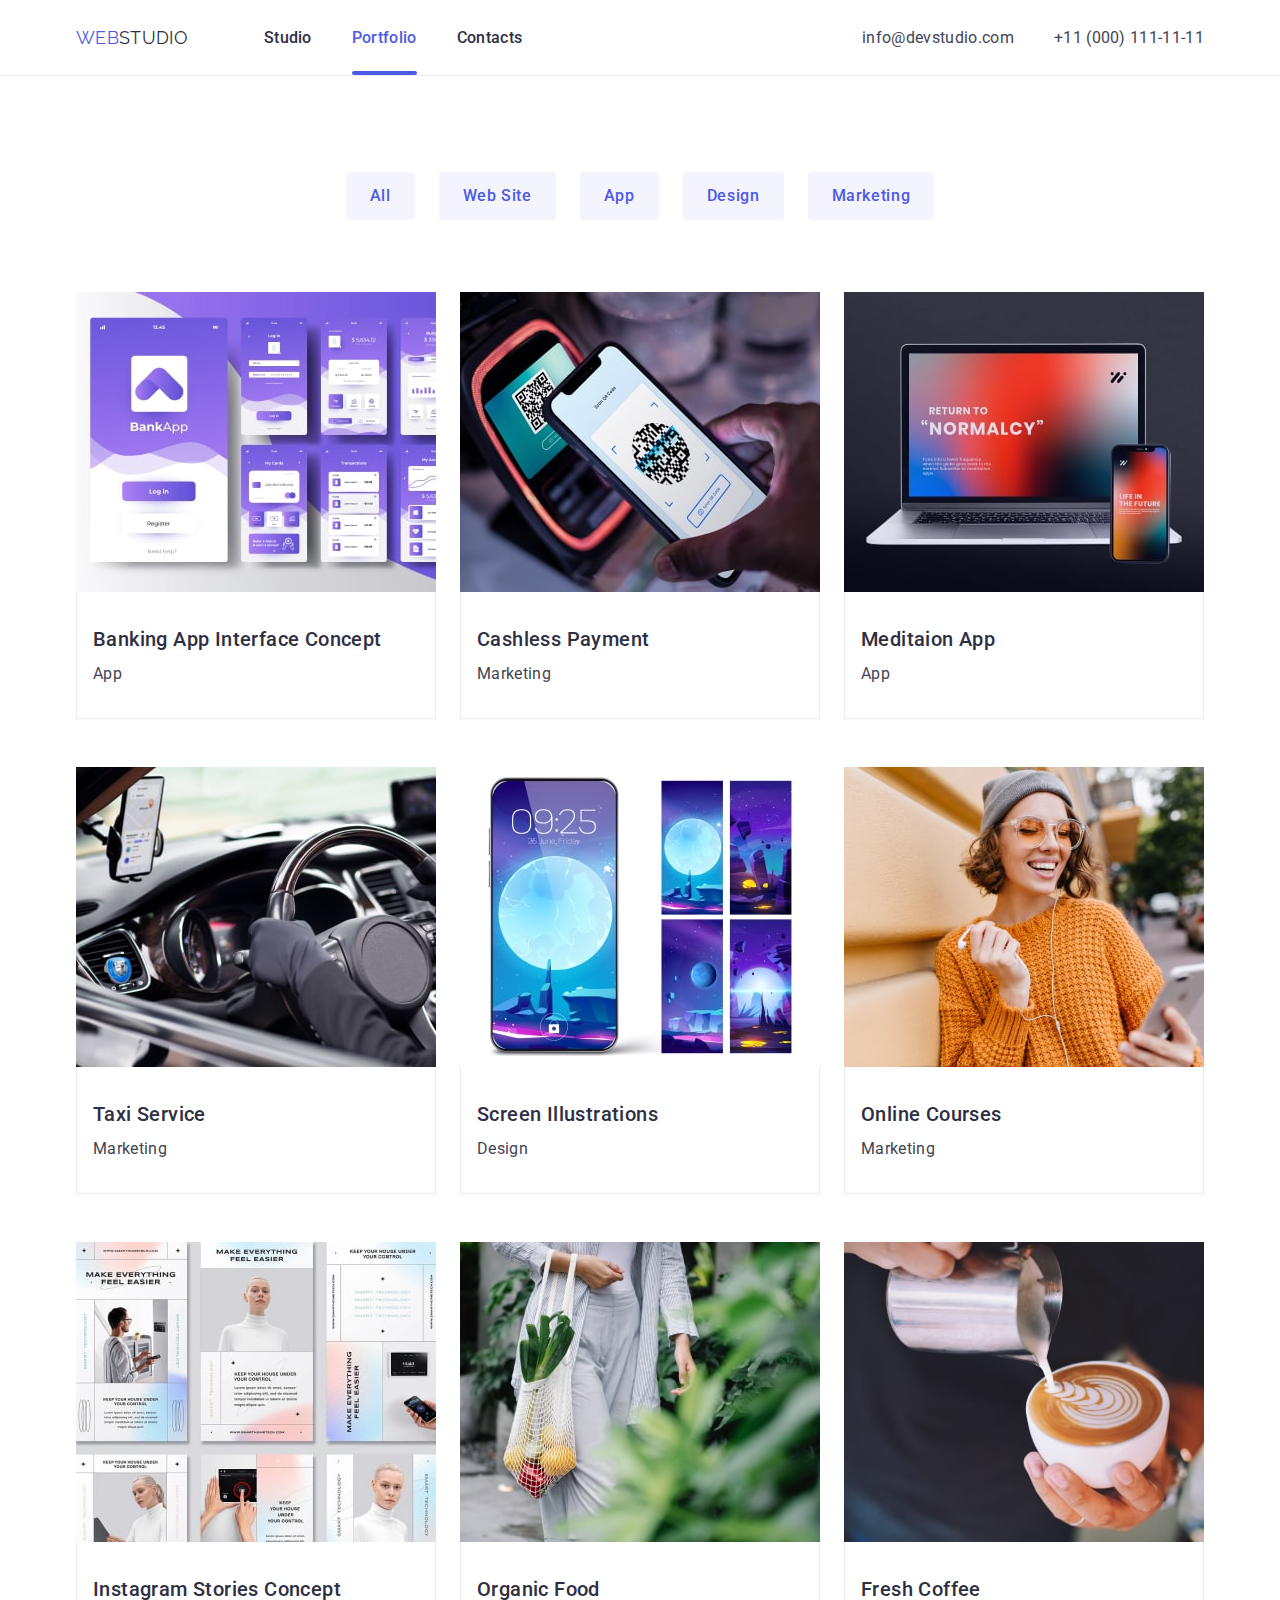
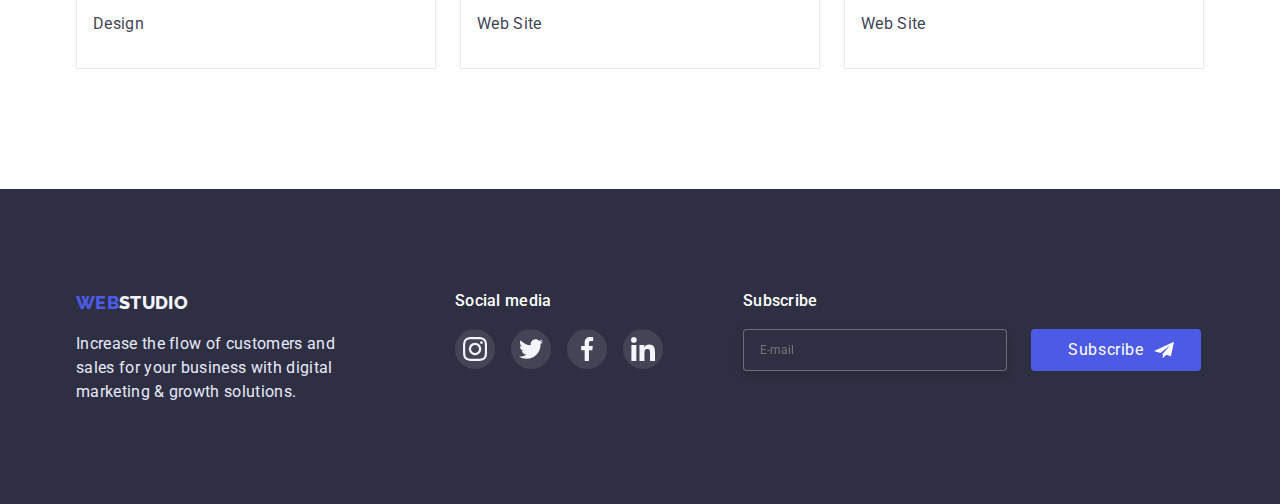
==== portfolio.html @ a6b386fc "Initial commit" ====
<!DOCTYPE html>
<html lang="en">
  <head>
    <meta charset="UTF-8" />
    <meta http-equiv="X-UA-Compatible" content="IE=edge" />
    <meta name="viewport" content="width=device-width, initial-scale=1.0" />
    <title>Portfolio</title>
    <link
      href="https://fonts.googleapis.com/css2?family=Raleway:wght@800&family=Roboto:wght@400;500;700&display=swap"
      rel="stylesheet"
    />
    <link
      rel="stylesheet"
      href="https://cdnjs.cloudflare.com/ajax/libs/modern-normalize/1.1.0/modern-normalize.min.css"
    />
    <link rel="stylesheet" href="./css/style.css" />
  </head>
  <body>
    <header class="page-header">
      <div class="container header-wrap">
        <nav class="header-nav">
          <a class="logo-link" href="./index.html"
            ><span class="header-web"
              >WEB<span class="header-studio">STUDIO</span></span
            >
          </a>
          <ul class="site-nav">
            <li class="item">
              <a class="link" href="./index.html">Studio</a>
            </li>
            <li class="item">
              <a class="link current" href="./portfolio.html">Portfolio</a>
            </li>
            <li class="item"><a class="link" href="">Contacts</a></li>
          </ul>
        </nav>
        <address class="contacts-nav">
          <ul class="contacts-info">
            <li class="item">
              <a class="link" href="mailto:info@devstudio.com"
                >info@devstudio.com</a
              >
            </li>

            <li class="item">
              <a class="link" href="tel:+110001111111">+11 (000) 111-11-11</a>
            </li>
          </ul>
        </address>
      </div>
    </header>

    <main>
      <section class="portfolio">
        <div class="container">
          <ul class="buttons">
            <li class="buttons-item">
              <button class="buttons-list" type="button">All</button>
            </li>
            <li class="buttons-item">
              <button class="buttons-list" type="button">Web Site</button>
            </li>
            <li class="buttons-item">
              <button class="buttons-list" type="button">App</button>
            </li>
            <li class="buttons-item">
              <button class="buttons-list" type="button">Design</button>
            </li>
            <li class="buttons-item">
              <button class="buttons-list" type="button">Marketing</button>
            </li>
          </ul>

          <h1 class="visually-hidden">portfolio</h1>
          <h2 class="visually-hidden">portfolio works</h2>
          <ul class="potfolio-list">
            <li class="portfolio-item">
              <a class="portfolio-link" href="">
                <div class="overlay">
                  <img
                    src="./images/bankapp.jpg"
                    alt="app"
                    width="360"
                    height="300"
                  />

                  <p class="overlay-text">
                    14 Stylish and User-Friendly App Design Concepts · Task
                    Manager App · Calorie Tracker App · Exotic Fruit Ecommerce
                    App · Cloud Storage App
                  </p>
                </div>
                <div class="portfolio-card">
                  <h3 class="portfolio-title">Banking App Interface Concept</h3>
                  <p class="portfolio-text">App</p>
                </div>
              </a>
            </li>
            <li class="portfolio-item">
              <a class="portfolio-link" href="">
                <div class="overlay">
                  <img
                    src="./images/payment.jpg"
                    alt="cashless"
                    width="360"
                    height="300"
                  />

                  <p class="overlay-text">
                    14 Stylish and User-Friendly App Design Concepts · Task
                    Manager App · Calorie Tracker App · Exotic Fruit Ecommerce
                    App · Cloud Storage App
                  </p>
                </div>
                <div class="portfolio-card">
                  <h3 class="portfolio-title">Cashless Payment</h3>
                  <p class="portfolio-text">Marketing</p>
                </div>
              </a>
            </li>
            <li class="portfolio-item">
              <a class="portfolio-link" href="">
                <div class="overlay">
                  <img
                    src="./images/meditaion.jpg"
                    alt="computer"
                    width="360"
                    height="300"
                  />

                  <p class="overlay-text">
                    14 Stylish and User-Friendly App Design Concepts · Task
                    Manager App · Calorie Tracker App · Exotic Fruit Ecommerce
                    App · Cloud Storage App
                  </p>
                </div>
                <div class="portfolio-card">
                  <h3 class="portfolio-title">Meditaion App</h3>
                  <p class="portfolio-text">App</p>
                </div>
              </a>
            </li>
            <li class="portfolio-item">
              <a class="portfolio-link" href="">
                <div class="overlay">
                  <img
                    src="./images/taxiservice.jpg"
                    alt="taxi"
                    width="360"
                    height="300"
                  />

                  <p class="overlay-text">
                    14 Stylish and User-Friendly App Design Concepts · Task
                    Manager App · Calorie Tracker App · Exotic Fruit Ecommerce
                    App · Cloud Storage App
                  </p>
                </div>
                <div class="portfolio-card">
                  <h3 class="portfolio-title">Taxi Service</h3>
                  <p class="portfolio-text">Marketing</p>
                </div>
              </a>
            </li>
            <li class="portfolio-item">
              <a class="portfolio-link" href="">
                <div class="overlay">
                  <img
                    src="./images/screen-ilustration.jpg"
                    alt="screen"
                    width="360"
                    height="300"
                  />

                  <p class="overlay-text">
                    14 Stylish and User-Friendly App Design Concepts · Task
                    Manager App · Calorie Tracker App · Exotic Fruit Ecommerce
                    App · Cloud Storage App
                  </p>
                </div>
                <div class="portfolio-card">
                  <h3 class="portfolio-title">Screen Illustrations</h3>
                  <p class="portfolio-text">Design</p>
                </div>
              </a>
            </li>
            <li class="portfolio-item">
              <a class="portfolio-link" href="">
                <div class="overlay">
                  <img
                    src="./images/online-courses.jpg"
                    alt="girl"
                    width="360"
                    height="300"
                  />

                  <p class="overlay-text">
                    14 Stylish and User-Friendly App Design Concepts · Task
                    Manager App · Calorie Tracker App · Exotic Fruit Ecommerce
                    App · Cloud Storage App
                  </p>
                </div>
                <div class="portfolio-card">
                  <h3 class="portfolio-title">Online Courses</h3>
                  <p class="portfolio-text">Marketing</p>
                </div>
              </a>
            </li>
            <li class="portfolio-item">
              <a class="portfolio-link" href="">
                <div class="overlay">
                  <img
                    src="./images/inst-stories.jpg"
                    alt="stories"
                    width="360"
                    height="300"
                  />

                  <p class="overlay-text">
                    14 Stylish and User-Friendly App Design Concepts · Task
                    Manager App · Calorie Tracker App · Exotic Fruit Ecommerce
                    App · Cloud Storage App
                  </p>
                </div>
                <div class="portfolio-card">
                  <h3 class="portfolio-title">Instagram Stories Concept</h3>
                  <p class="portfolio-text">Design</p>
                </div>
              </a>
            </li>
            <li class="portfolio-item">
              <a class="portfolio-link" href="">
                <div class="overlay">
                  <img
                    src="./images/organic-food.jpg"
                    alt="fruit"
                    width="360"
                    height="300"
                  />

                  <p class="overlay-text">
                    14 Stylish and User-Friendly App Design Concepts · Task
                    Manager App · Calorie Tracker App · Exotic Fruit Ecommerce
                    App · Cloud Storage App
                  </p>
                </div>
                <div class="portfolio-card">
                  <h3 class="portfolio-title">Organic Food</h3>
                  <p class="portfolio-text">Web Site</p>
                </div>
              </a>
            </li>
            <li class="portfolio-item">
              <a class="portfolio-link" href="">
                <div class="overlay">
                  <img
                    src="./images/fresh-coffee.jpg"
                    alt="cofee"
                    width="360"
                    height="300"
                  />

                  <p class="overlay-text">
                    14 Stylish and User-Friendly App Design Concepts · Task
                    Manager App · Calorie Tracker App · Exotic Fruit Ecommerce
                    App · Cloud Storage App
                  </p>
                </div>
                <div class="portfolio-card">
                  <h3 class="portfolio-title">Fresh Coffee</h3>
                  <p class="portfolio-text">Web Site</p>
                </div>
              </a>
            </li>
          </ul>
        </div>
      </section>
    </main>

    <footer class="page-footer">
      <div class="container footer-address">
        <div class="logo-text">
          <a class="link" href="./index.html"
            ><span class="footer-web"
              >WEB<span class="footer-studio">STUDIO</span></span
            >
          </a>
          <p class="footer-text">
            Increase the flow of customers and <br />
            sales for your business with digital <br />
            marketing & growth solutions.
          </p>
        </div>
        <div class="footer-soc">
          <p class="footer-soc-text">Social media</p>
          <ul class="footer-soc-list">
            <li class="footer-soc-item">
              <a class="footer-soc-link" href="">
                <svg width="24" height="24">
                  <use href="./images/sprite.svg#icon-instagram-2"></use>
                </svg>
              </a>
            </li>
            <li class="footer-soc-item">
              <a class="footer-soc-link" href="">
                <svg width="24" height="24">
                  <use href="./images/sprite.svg#icon-twitter-1"></use>
                </svg>
              </a>
            </li>
            <li class="footer-soc-item">
              <a class="footer-soc-link" href="">
                <svg width="24" height="24">
                  <use href="./images/sprite.svg#icon-facebook-1"></use>
                </svg>
              </a>
            </li>
            <li class="footer-soc-item">
              <a class="footer-soc-link" href="">
                <svg width="24" height="24">
                  <use href="./images/sprite.svg#icon-linkedin-1"></use>
                </svg>
              </a>
            </li>
          </ul>
        </div>
        <div class="subscribe-box">
          <p class="footer-soc-text">Subscribe</p>
          <form class="subscribe-form">
            <label class="subscribe-label">
              <input
                class="subscribe-input"
                type="email"
                name="email"
                placeholder="E-mail"
              />
            </label>
            <button class="subscribe-button" type="submit">Subscribe</button>
          </form>
        </div>
      </div>
    </footer>
  </body>
</html>
---- css/style.css ----
.visually-hidden {
    position: absolute;
    width: 1px;
    height: 1px;
    margin: -1px;
    border: 0;
    padding: 0;

    white-space: nowrap;
    clip-path: inset(100%);
    clip: rect(0 0 0 0);
    overflow: hidden;
}

:root {
   --background-color:#FFFFFF;
   --basic-color: #2E2F42;
   --secondary-color: #434455;
   --color-iris: #4D5AE5;
   --color-cloud: #F4F4FD;
   --font-basic: 'Roboto', sans-serif;
   --font-secondary: 'Raleway', sans-serif;
   --background-icon: rgba(64, 75, 191, 1);
   --timing-function: cubic-bezier(0.4, 0, 0.2, 1);
   --overlay-color: rgba(77, 90, 229, 1)

   
}

body {
    background-color: var(--background-color);
    color: var(--basic-color);
    font-family: var(--font-basic);
    font-size: 16px;
    letter-spacing: 0.02em;
    
}
a {
    text-decoration: none;
}
ul,ol  {
    list-style: none;
    margin-top: 0;
    margin-bottom: 0;
    padding-left: 0;
}
h1,h2,h3,h4,p {
    margin-top: 0;
    margin-bottom: 0;
}
button{
    cursor: pointer;
    font-family: inherit;
}
img {
    display: block;
    
}
.container {
    margin-bottom: 0;
    margin-top: 0;
    margin-right: auto;
    margin-left: auto;
    width: 1158px;
    padding-left: 15px;
    padding-right: 15px;
   
}

 /* ------------------------site header -----------------*/
 
/* .page-header {
    position: fixed;
    width: 100%;
    background-color: #ffffff;
    
} */
.page-header {
    height: 76px;
}



  
  .header-wrap {
    display: flex;
    align-items: center;
  }
.header-nav {
    display: flex;
    align-items: center;
}
     
   
 .logo-link {
    
    font-family: var(--font-secondary);
    font-size: 18px;
    line-height: 1.5;
    padding: 24px 0;
 }
 .header-web {
    color: var(--color-iris);
 }
 .header-studio {
    color: var(--basic-color)

 }
 /* ------------------main-nav---------------- */
 

 .site-nav {
    display: flex;
    margin-left: 76px;
    
 }
 
 .site-nav .link.current {
    
    color: var(--color-iris);
    
}
.site-nav .link.current::after{
   
    position: absolute;
    left: 0;
    bottom: 0;
        
    content: '';
    display: block;
    width: 100%;
    height: 4px;
    background-color: var(--color-iris);
    border-radius: 2px;
    transition: 250ms var(--timing-function); 

}

.site-nav .item + .item {
    margin-left: 40px;
}


 .site-nav .link {
    position: relative;
    
    padding-top: 24px;
    padding-bottom: 28px;

    color: #2E2F42; 
    line-height: 1.5;
    font-size: 16px;
    font-weight: 500;

    transition-timing-function: var(--timing-function);
    transition-duration: 250ms;
    transition-property: color;
    
 }
.site-nav .link:hover,
.site-nav .link:focus,
.site-nav .link:active {

    color: var(--color-iris);

  }



   .site-nav .link:hover::after {
    
    transform: scaleX(0.8);

   }
  

 .contacts-info {
    display: flex;
 }
 .contacts-nav {
    margin-left: auto;
 }
 .contacts-info .item + .item {
    margin-left: 40px;
 }
 
 .contacts-info .link {
    font-style: normal;
    font-weight: 400;
    font-size: 16px;
    line-height: 1.5;
    color: var(--secondary-color);

    padding: 24px 0;

    transition-timing-function: var(--timing-function);
    transition-duration: 250ms;
    transition-property: color;
 }
  .contacts-info .link:hover,
  .contacts-info .link:focus {
      color: #4D5AE5;
  }



 /* -------------section hero-------------- */
 .hero {
    background-color: var(--basic-color);
    padding: 188px 0 188px 0;
    height: 600px;
    max-width: 1440px;
    margin-left: auto;
    margin-right: auto;
    background-image: linear-gradient(rgba(46, 47, 66, 0.7),rgba(46, 47, 66, 0.7)),
    url(../images/people-office.jpg);
    background-size: cover;
    background-position: center;
    background-repeat: no-repeat;

 }



 .hero-title {
    color: var(--background-color);

    font-weight: 700;
    font-size: 56px;
    line-height: calc(60 / 56);
    text-align: center;
    letter-spacing: 0.02em;
    width: 500px;

    margin: 0 auto 48px;
    
    
 }

 .hero-button {
    background-color: var(--color-iris);
    border: none;
    color: #ffffff;

    font-weight: 500;
    font-size: 16px;
    line-height: 1.5;
    letter-spacing: 0.04em;

    
    display: block;
    margin: 0 auto;
    border-radius: 4px;
    padding: 16px 32px;

    transition-timing-function: var(--timing-function);
    transition-duration: 250ms;
    transition-property: background-color;
 }
 .hero-button:hover,
 .hero-button:focus {
    background-color: #404BBF;
 }
 /* ------------feauters section -----------*/


 /* ----------------svg img--------------- */
 .icon-list {
    display: flex;
    justify-content: center;
    gap: 24px;
    margin-bottom: 8px;
 }


 .feauters-icon {
    display: block;
    width: 64px;
    height: 64px;
    display: block;
 }
.feauters-box {
    width: 264px;
    height: 112px;
    background: #F4F4FD;
    border-radius: 4px;
    display: flex;
    align-items: center;
    justify-content: center;
    margin-bottom: 8px;

}

 .feauters-list {
    display: flex;
    justify-content: space-between;
    gap: 24px;
 }
 .feauters-item {
    width: 264px;
 }
 .feauters-title {
    color: var(--basic-color);
    font-weight: 500;
    font-size: 20px;
    line-height: 1.5;
    letter-spacing: 0.02em;

    margin-bottom: 10px;
    

 }
 .feauters-text {
    color:var(--secondary-color);
    font-weight: 400;
    font-size: 16px;
    line-height: calc(24 / 16);
    letter-spacing: 0.02em;

 }
 .feauters {
    padding: 120px 0;
 }

 /* --------------active --------------------*/
.active-title {
    color: var(--basic-color);
    font-weight: 700;
     font-size: 36px;
    line-height: 1.5;
    letter-spacing: 0.02em;
    text-align: center;
    text-transform: capitalize;
    margin-bottom: 72px;
}
.active-list {
display: flex;
gap: 24px;
}
.active {
    padding-bottom: 120px;

    
}

/*------------------- our team -----------------------*/
.team {
    background-color: var(--color-cloud);
    padding-top: 120px;
    padding-bottom: 120px;
}

.team-title {
    color: var(--basic-color);

    font-weight: 700;
    font-size: 36px;
    line-height: 1.5;
    letter-spacing: 0.02em;
    text-align: center;

    margin-bottom: 72px;
}
.team-heading {
    color: var(--basic-color);

    font-weight: 500;
    font-size: 20px;
    line-height: 1.5;
    letter-spacing: 0.02em;
    
    margin-bottom: 8px;
        
    }
.team-text {
    color: var(--secondary-color);
    line-height: 1.5;
    margin-bottom: 8px;
    
    

}
.team-item:not(:last-child) {
    margin-right: 24px;
}

.team-card {
    background-color: var(--background-color);
    box-shadow: 0px 1px 6px rgba(46, 47, 66, 0.08), 0px 1px 1px rgba(46, 47, 66, 0.16), 0px 2px 1px rgba(46, 47, 66, 0.08);
    text-align: center;
    width: 264px;
    padding: 32px 0;
    border-radius: 0px 0px 4px 4px;
}

.team-list {
    display: flex;
}
.soc-list {
    display: flex;
    justify-content: center;
    gap: 24px;
}

.soc-item {
    width: 40px;
    height: 40px;
}

.soc-link {
    width: 100%;
    height: 100%;
    border-radius: 50%;
    display: flex;
    justify-content: center;
    align-items: center;
    background-color: var(--color-iris);

    transition-timing-function: var(--timing-function);
    transition-duration: 250ms;
    transition-property: background-color;
}
.soc-link:hover,
.soc-link:focus {
    background-color: #404BBF;
}

/* ---------------CUSTOMERS -----------------*/
.customers {
    padding-top: 125px;
    padding-bottom: 125px;
}
.customers-title {
    color: var(--basic-color);
    
    font-weight: 700;
    font-size: 36px;
    line-height: 1.5;
    letter-spacing: 0.02em;
    text-align: center;

    margin-bottom: 72px;
}

.customers-list {
    display: flex;
    justify-content: center;
    gap: 24px;

}

.customers-item {
   width: 168px;
   height: 88px;
   
}

.customers-link {
    display: inline-block;

    width: 100%;
    height: 100%;
    color: #8E8F99;
    border: 1px solid currentColor;
    border-radius: 4px;

    display: flex;
    justify-content: center;
    align-items: center;

    transition-timing-function: var(--timing-function);
    transition-duration: 250ms;
    transition-property: color;
}
.customers-link:is(:hover, :focus) {
    color: #404BBF;
}


.customers-icon {
    fill: currentColor;
}

/* -----------PORTFOLIO-------------- */

.page-header {
    border-bottom: 1px solid #E7E9FC;
}

.portfolio {
    padding-top: 96px;
    padding-bottom: 120px;
}
.buttons {
    display: flex;
    justify-content: center;
    margin-bottom: 72px;
    
    
}
.buttons-item:not(:last-child) {
    margin-right: 24px;
}

.buttons-list {
    background-color: var(--color-cloud);
    color: var(--color-iris);

    font-weight: 500;
    font-size: 16px;
    line-height: 1.5;
    letter-spacing: 0.04em;
    font-family: var(--font-basic);
    border-radius: 4px;
    border: none;

    padding: 12px 24px;

    transition-timing-function: var(--timing-function);
    transition-duration: 250ms;
    transition-property: box-shadow, background-color, color;
    
    
    
}
.buttons-list:hover,
.buttons-list:focus {
    background-color: #404BBF;
    color: #FFFFFF;
    box-shadow: 2px 2px 5px 2px rgba(0, 0, 0, 0.145);
}

.potfolio-list {
    display: flex;
    flex-wrap: wrap;
    
}


.portfolio-item {
    
    width: 360px;
    margin-right: 24px;
    margin-bottom: 48px;
}



.portfolio-link {
    position: relative;
    display: block;
    transition-timing-function: var(--timing-function);
    transition-duration: 250ms;
    transition-property: box-shadow;
}
.portfolio-link:is(:hover, :focus) {
    box-shadow: 0px 10px 10px rgba(46, 47, 66, 0.08), 0px 1px 1px rgba(46, 47, 66, 0.16), 0px 2px 1px rgba(46, 47, 66, 0.08);
    
}

.overlay {
    position: relative;
    overflow: hidden;
}

.overlay-text {
    position: absolute;
    top: 0;
    left: 0;

    font-weight: 400;
    font-size: 16px;
    line-height: 1.5;
    letter-spacing: 0.02em;
    color: rgba(244, 244, 253, 1);
    background-color: rgba(77, 90, 229, 0.9);
    height: 100%;

    transform: translateY(100%);
    transition-timing-function: var(--timing-function);
    transition-duration: 250ms;
    transition-property: transform;

    padding: 40px 32px 164px;
}
.portfolio-link:is(:hover,:focus) .overlay-text {
    transform: translateY(0);
}



.portfolio-item:nth-child(3n) {
    margin-right: 0;
}
.portfolio-item:nth-last-child(-n + 3) {
    margin-bottom: 0;
}

.portfolio-title {
color: var(--basic-color);
font-weight: 500;
font-size: 20px;
line-height: 1.5;
letter-spacing: 0.02em;

}

.portfolio-text {
 
    line-height: 1.5;
    color: var(--secondary-color);
    margin-top: 8px;
   
}
.portfolio-card {
    border: 1px solid #E7E9FC;
    padding: 32px 16px;
    border-top: 0;
}


/* ---------------FOOTER--------------- */


.page-footer {
    background-color: var(--basic-color);
   padding: 100px 0 ;
   
    
}
.page-footer .link {
    font-family: var(--font-secondary);
    font-weight: 800;
    font-size: 18px;
    line-height: 1.5;
    
    
}
.footer-web {
    color: var(--color-iris);
}
.footer-studio {
    color: var(--color-cloud);
    
}
.footer-text {
    color: #E7E9FC;

    font-weight: 400;
    font-size: 16px;
    letter-spacing: 0.02em;
    line-height: 1.5;
    margin-top: 16px;
}
.footer-soc-text {
    font-weight: 500;
    font-size: 16px;
    line-height: 1.5;
    letter-spacing: 0.02em;
    color: #FFFFFF;

    margin-bottom: 16px;
}
.footer-address {
    display: flex;

}
.footer-soc {
    margin-left: 120px;
}
.footer-soc-list {
    display: flex;
    gap: 16px;
   
    
}

.footer-soc-item {
    width: 40px;
    height: 40px;
}

.footer-soc-link {
    display: inline-block;
    width: 100%;
    height: 100%;
    border-radius: 50%;
    background-color: rgba(255, 255, 255, 0.1);
    display: flex;
    justify-content: center;
    align-items: center;

    transition-property: background-color;
    transition-timing-function: var(--timing-function);
    transition-duration: 250ms;
    
}
.footer-soc-link:is(:hover, :focus) {
    background-color: #31D0AA;
}

.subscribe-box {
    margin-left: 80px;

}

.subscribe-form {
    display: flex;
    gap: 24px;

}

/* .subscribe-label {
    
} */
.subscribe-input {
    display: block;
    width: 264px;

    padding-top: 8px;
    padding-bottom: 8px;
    padding-left: 16px;
    padding-right: auto;

    font-weight: 400;
    font-size: 12px;
    line-height: 2;


    border: 1px solid rgba(255, 255, 255, 0.3);
    filter: drop-shadow(0px 4px 4px rgba(0, 0, 0, 0.15));
    border-radius: 4px;
    background-color: rgba(46, 47, 66, 1);
    color: rgba(255, 255, 255, 0.6);

}

.subscribe-button {
    display: flex;
    justify-content: center;
    align-items: center;
    width: 170px;

    padding: 8px 10px 8px 24px;

    letter-spacing: 0.04em;
    color: #FFFFFF;

    background-color: #4D5AE5;
    border-radius: 4px;
    border: none;

    transition-timing-function: var(--timing-function);
    transition-duration: 250ms;
    transition-property: background-color;
}

.subscribe-button::after {
    content: "";
    display: block;
    width: 24px;
    height: 20px;
    background-image: url(../images/Frame.svg);
    background-size: contain;
    background-repeat: no-repeat;
    margin-left: 10px;

}

.subscribe-button:is(:hover, :focus) {
    background-color: #404BBF;

}


/* -------------------------BACKDROP-------------------- */



.backdrop {
    position: fixed;
    top: 0;
    left: 0;
    width: 100%;
    height: 100%;
    background-color:rgba(46, 47, 66, 0.4);

    transition-timing-function: var(--timing-function);
    transition-duration: 250ms;
    transition-property: opacity,transform;
}

.backdrop.is-hidden {
    opacity: 0;
    pointer-events: none;
}
.modal {
    position: absolute;
    top: 50%;
    left: 50%;
    transform: translate(-50%, -50%);

    width: 408px;
    height: 576px;
    background-color: rgba(252, 252, 252, 1);

    padding: 72px 24px 24px;

}
.close-btn {
    position: absolute;
    top: 24px;
    right: 24px;

    width: 24px;
    height: 24px;
    background: #E7E9FC;
    border: 1px solid rgba(0, 0, 0, 0.1);
    border-radius: 50%;
    
    display: flex;
    align-items: center;
    justify-content: center;

    transition-timing-function: var(--timing-function);
    transition-duration: 250ms;
    transition-property: background-color, fill;

    
    
}
.close-btn:is(:hover, :focus) {
   
    background-color: rgba(64, 75, 191, 1);
    fill: #ffffff;
    
}

.modal-text {
    display:block;

    
    font-weight: 500;
    font-size: 16px;
    line-height: 1.5;
    text-align: center;
    letter-spacing: 0.02em;
    color: #2E2F42;

    margin-top: 0;
    margin-bottom: 16px;

}

.input-wrap {
    position: relative;
}
.modal-input {
    display: inline-block;
    width: 100%;
    height: 40px;
   

    font-size: 13px;
    line-height: 1.5;
    letter-spacing: 0.02em;
    color: black;
    

    border: 1px solid rgba(33, 33, 33, 0.2);
    border-radius: 4px;
    outline: transparent;

    padding-left: 38px;
    transition-property: border-color;
}

.modal-input:focus {

border-color: rgba(77, 90, 229, 1);

}

.modal-input:focus + .modal-icon {

fill: rgba(77, 90, 229, 1);
}

.text-input {
    display: block;
    /* position: relative; */
    margin-bottom: 4px;
    margin-top: 8px;

    font-weight: 400;
    font-size: 12px;
    line-height: 1.16;
    letter-spacing: 0.04em;
    color: #8E8F99;
}

.text-input:first-child {
    margin-top: 0;
}

.modal-icon {
    position: absolute;
    top: 50%;
    left: 16px;
    transform: translateY(-50%);
    transition-property: fill;
    
}
.comment-textarea {
    resize: none;
    outline: transparent;

    width: 100%;
    min-height: 120px;
    border: 1px solid rgba(33, 33, 33, 0.2);
    border-radius: 4px;
    

    font-size: 13px;
    line-height: 1.5;
    letter-spacing: 0.02em;
    color: black;

    padding-top: 8px;
    padding-left: 16px;
    margin-bottom: 16px;
    
}

.comment-textarea:focus {

    border-color: rgba(77, 90, 229, 1);
}


.comment-textarea::placeholder {
    font-weight: 400;
    font-size: 12px;
    line-height: 1.16;
    letter-spacing: 0.04em;
    color: rgba(117, 117, 117, 0.5);
}



.check-box {
    display: flex;
    margin-top: 0;
    margin-bottom: 24px;
}


.check-text::before {
    content: "";
    
    width: 16px;
    height: 16px;
    border: 1.25px solid #2E2F42;
    border-radius: 2px;
    margin-right: 8px;
    
    
}


.check-input:checked + .check-text::before {

    background-color: rgba(64, 75, 191, 1);
    background-image: url(../images/Vector.svg);
    background-position: center;
    background-repeat: no-repeat;
    border: transparent;

}

.check-text {
    display: flex;
    align-items: center;
    justify-content: center;

    font-weight: 400;
    font-size: 12px;
    line-height: 14px;
    letter-spacing: 0.04em;
    color: #757575;
}
.agreemant {
    text-decoration: underline;
    color: #4D5AE5;
}

.modal-btn {
    display: block;
    padding: 16px 32px;
    margin: 0 auto;
    
    min-width: 169px;
    /* height: 56px; */
    background: var(--color-iris);
    
    border-radius: 4px;
    border: none;

    color: #FFFFFF;
    font-weight: 500;
    font-size: 16px;
    line-height: 1.5;

    transition-timing-function: var(--timing-function);
    transition-duration: 250ms;
    transition-property: box-shadow, background-color
}

.modal-btn:is(:hover) {
    background-color: #404BBF;
    box-shadow: 0px 4px 4px rgba(0, 0, 0, 0.15);
}
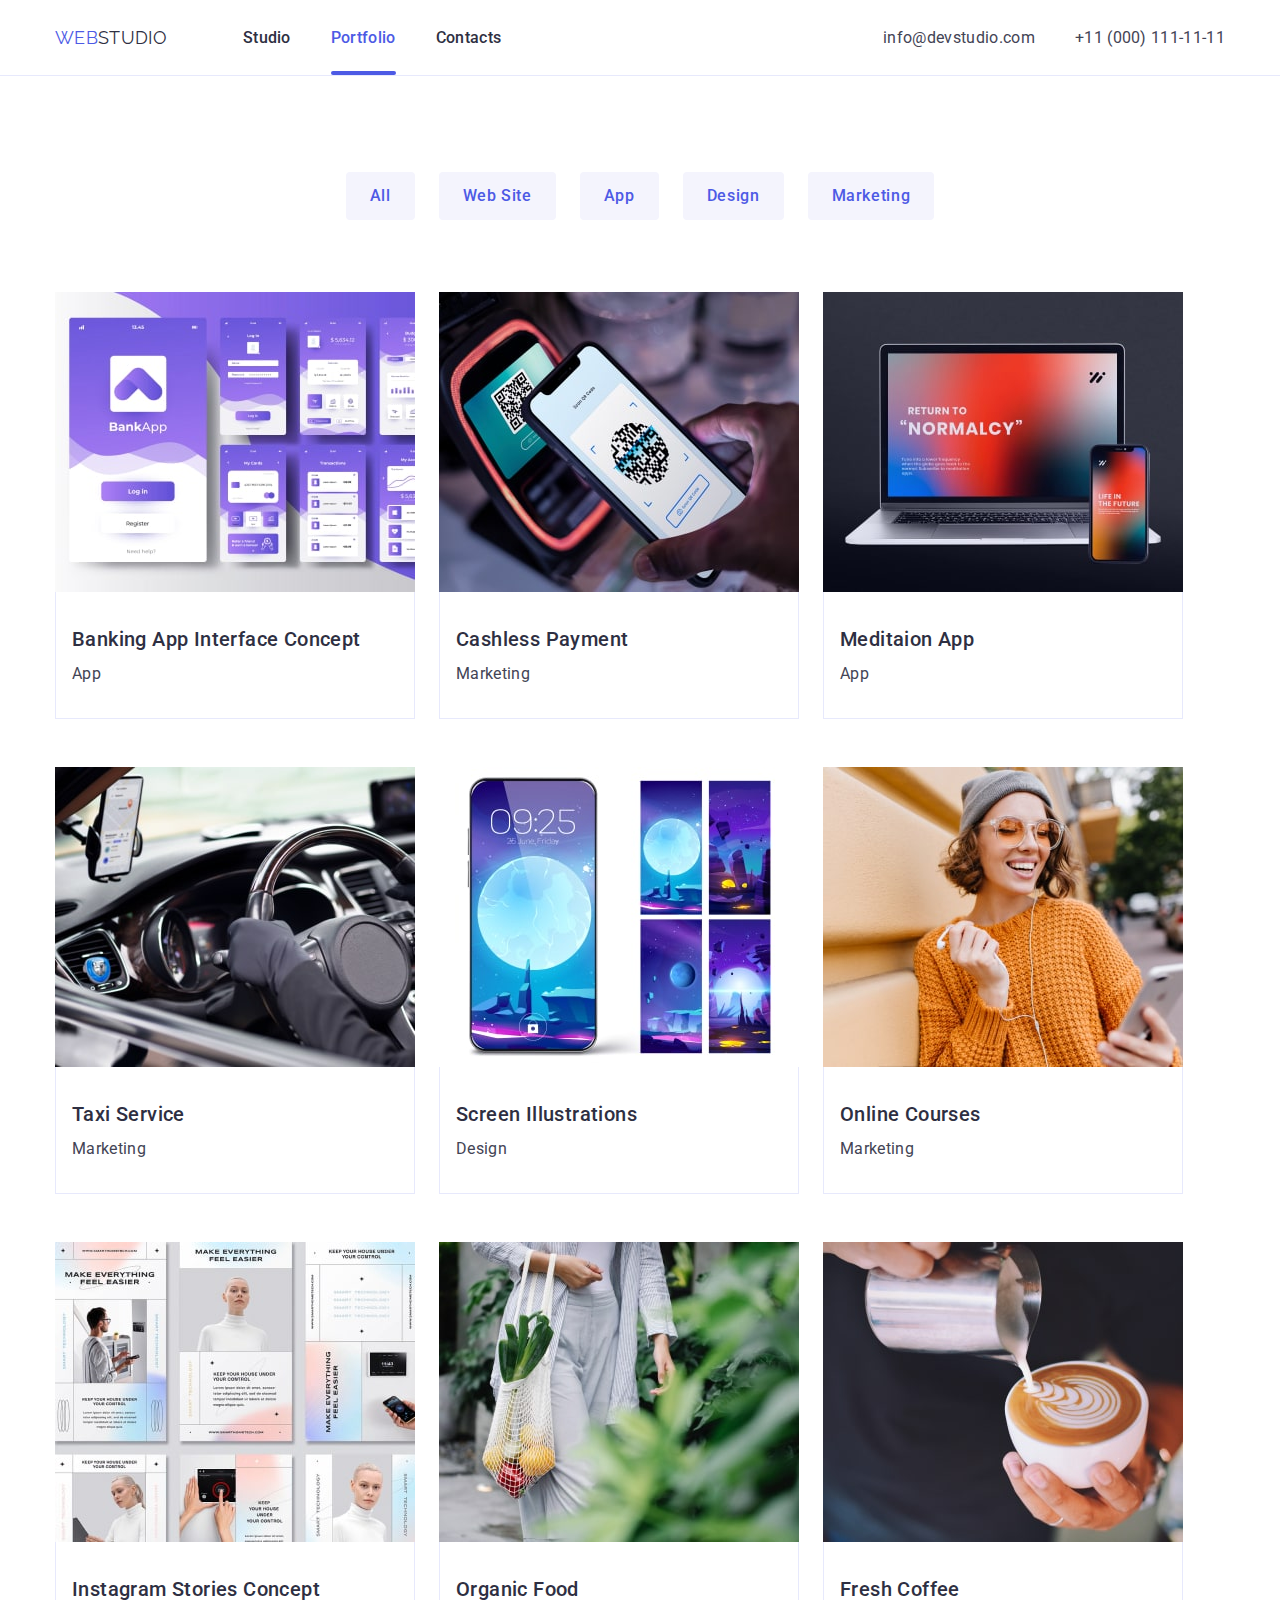
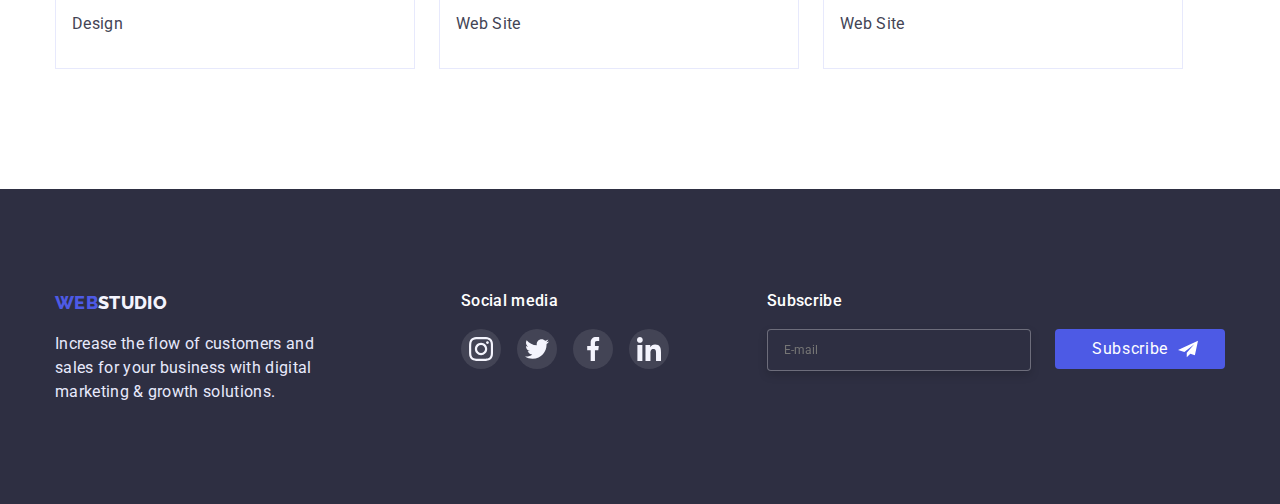
==== commit a17b72fa: "hw7" ====
--- a/portfolio.html
+++ b/portfolio.html
@@ -14,6 +14,9 @@
       href="https://cdnjs.cloudflare.com/ajax/libs/modern-normalize/1.1.0/modern-normalize.min.css"
     />
     <link rel="stylesheet" href="./css/style.css" />
+    <link rel="stylesheet" href="./css/mobile.css" />
+    <link rel="stylesheet" href="./css/tablet.css" />
+    <link rel="stylesheet" href="./css/desktop.css" />
   </head>
   <body>
     <header class="page-header">
--- a/css/style.css
+++ b/css/style.css
@@ -8,6 +8,19 @@
 
     white-space: nowrap;
     clip-path: inset(100%);
+    clip: rect(0 0 0 0);
+    overflow: hidden;
+}
+.is-hidden {
+    position: absolute;
+    width: 1px;
+    height: auto;
+    margin: 0;
+    border: 0;
+    padding: 0;
+
+    white-space: nowrap;
+    
     clip: rect(0 0 0 0);
     overflow: hidden;
 }
@@ -61,7 +74,7 @@
     margin-top: 0;
     margin-right: auto;
     margin-left: auto;
-    width: 1158px;
+    
     padding-left: 15px;
     padding-right: 15px;
    
@@ -69,18 +82,11 @@
 
  /* ------------------------site header -----------------*/
  
-/* .page-header {
-    position: fixed;
-    width: 100%;
-    background-color: #ffffff;
-    
-} */
+
 .page-header {
+    position: relative;
     height: 76px;
 }
-
-
-
   
   .header-wrap {
     display: flex;
@@ -110,115 +116,186 @@
  
 
  .site-nav {
-    display: flex;
-    margin-left: 76px;
-    
+    display: none;
+   
  }
  
- .site-nav .link.current {
-    
-    color: var(--color-iris);
-    
-}
-.site-nav .link.current::after{
+
+ .contacts-info {
+    display: none
+ }
+ 
+
+  .menu-open {
+    position: absolute;
+    right: 16px;
+    top: 50%;
+    transform: translateY(-50%);
+    
+    stroke: black;
+    border-color: transparent;
+    background-color: transparent;
+    
+  }
+/* -----------------------MOBILE MENU----------- */
+    .container {
+        width: 100%;
+        padding-left: 16px;
+        padding-right: 16px;
+        height: 100%;
+    }    
+    .container-menu {
+        position: relative;
+        padding-top: 24px;
+        padding-bottom: 40px;
+    }
+
+    .mob-menu {
+        /* opacity: 0; */
+        position: fixed;
+        /* z-index: 10; */
+        top: 0;
+        width: 100%;
+        height: 100%;
+        background-color: var(--background-color);
+    }
+    .mob-menu > .container {
+        height: 100%;
+        display: flex;
+        flex-direction: column;
+        justify-content: space-between;
+        overflow-y: auto;
+    }
+
+    .menu-closed {
+        position: absolute;
+        top: 24px;
+        right: 24px;
+    
+        
+        
+        width: 24px;
+        height: 24px;
+        background: #E7E9FC;
+        border: 1px solid rgba(0, 0, 0, 0.1);
+        border-radius: 50%;
+    
+        display: flex;
+        align-items: center;
+        justify-content: center;
+
+        /* margin-bottom: 32px; */
+    
+        
+    }
+    .mob-list {
+        padding-left: 40px;
+        margin-top: 32px;
+        
+
+    }
+
+    
+    .mob-menu-item:not(:last-child) {
+        margin-bottom: 40px;
+       
+    }
+
+    .mob-menu-link {
+        font-weight: 700;
+        font-size: 36px;
+        line-height: calc(40 / 36);
+        letter-spacing: 0.02em;
+        text-transform: capitalize;
+        color: #2E2F42;
+    }
+
+  
+    .mob-menu-contacts-list {
+        padding-left: 40px;
+    }
+    .mob-menu-contacts-item {
+        margin-bottom: 48px;
+    }
+
+    .mob-menu-tel {
+        font-weight: 700;
+        font-size: 36px;
+        line-height: calc(40 / 36);
+        letter-spacing: 0.02em;
+        text-transform: capitalize;
+        color: #4D5AE5;
+        
+    }
+
+    .mob-menu-mail {
+
+        font-weight: 500;
+        font-size: 20px;
+        line-height: calc(24 / 20);
+        letter-spacing: 0.02em;
+        color: #434455;
+    }
+    .soc-mobile-list {
+        width: 100%;
+        display: flex;
+        gap: 56px;
+        justify-content: center;
+
+    }
+    .soc-mobile-item {
+        width: 40px;
+        height: 40px;
+        border-radius: 50%;
+        
+        background-color: var(--color-iris);
+
+    }
+    .soc-mobile-link {
+        width: 100%;
+        height: 100%;
+        display: flex;
+        justify-content: center;
+        align-items: center;
+
+    }
    
-    position: absolute;
-    left: 0;
-    bottom: 0;
-        
-    content: '';
-    display: block;
-    width: 100%;
-    height: 4px;
-    background-color: var(--color-iris);
-    border-radius: 2px;
-    transition: 250ms var(--timing-function); 
-
-}
-
-.site-nav .item + .item {
-    margin-left: 40px;
-}
-
-
- .site-nav .link {
-    position: relative;
-    
-    padding-top: 24px;
-    padding-bottom: 28px;
-
-    color: #2E2F42; 
-    line-height: 1.5;
-    font-size: 16px;
-    font-weight: 500;
-
-    transition-timing-function: var(--timing-function);
-    transition-duration: 250ms;
-    transition-property: color;
-    
- }
-.site-nav .link:hover,
-.site-nav .link:focus,
-.site-nav .link:active {
-
-    color: var(--color-iris);
-
-  }
-
-
-
-   .site-nav .link:hover::after {
-    
-    transform: scaleX(0.8);
-
-   }
-  
-
- .contacts-info {
-    display: flex;
- }
- .contacts-nav {
-    margin-left: auto;
- }
- .contacts-info .item + .item {
-    margin-left: 40px;
+
+ /* -------------section hero-------------- */
+ .container {
+    padding-left: 15px;
+    padding-right: 15px;
  }
  
- .contacts-info .link {
-    font-style: normal;
-    font-weight: 400;
-    font-size: 16px;
-    line-height: 1.5;
-    color: var(--secondary-color);
-
-    padding: 24px 0;
-
-    transition-timing-function: var(--timing-function);
-    transition-duration: 250ms;
-    transition-property: color;
- }
-  .contacts-info .link:hover,
-  .contacts-info .link:focus {
-      color: #4D5AE5;
-  }
-
-
-
- /* -------------section hero-------------- */
  .hero {
     background-color: var(--basic-color);
-    padding: 188px 0 188px 0;
-    height: 600px;
+    /* padding: 188px 0 188px 0; */
+    padding: 112px 0;
+
+    height: 100%;
     max-width: 1440px;
     margin-left: auto;
     margin-right: auto;
     background-image: linear-gradient(rgba(46, 47, 66, 0.7),rgba(46, 47, 66, 0.7)),
-    url(../images/people-office.jpg);
+    url(../images/bg-mob.jpg);
     background-size: cover;
     background-position: center;
     background-repeat: no-repeat;
-
- }
+    }
+
+    @media (min-device-pixel-ratio: 2),
+     (min-resolution: 192dpi),
+     (min-resolution: 2dppx) {
+        .hero {
+            background-image: linear-gradient(rgba(46, 47, 66, 0.7), rgba(46, 47, 66, 0.7)),
+            url(../images/bg-mob-2x.jpg);
+            
+
+        }
+    }
+    
+
+ 
 
 
 
@@ -226,13 +303,14 @@
     color: var(--background-color);
 
     font-weight: 700;
-    font-size: 56px;
-    line-height: calc(60 / 56);
+    font-size: 36px;
+    line-height: calc(40 /36);
     text-align: center;
     letter-spacing: 0.02em;
-    width: 500px;
-
-    margin: 0 auto 48px;
+    /* width: 500px; */
+    /* width: 320px; */
+    width: 100%;
+    margin: 0 auto 72px;
     
     
  }
@@ -280,76 +358,68 @@
     display: block;
  }
 .feauters-box {
+    display: none;
     width: 264px;
     height: 112px;
     background: #F4F4FD;
     border-radius: 4px;
-    display: flex;
+    /* display: flex; */
     align-items: center;
     justify-content: center;
     margin-bottom: 8px;
 
 }
 
- .feauters-list {
-    display: flex;
-    justify-content: space-between;
-    gap: 24px;
- }
  .feauters-item {
-    width: 264px;
+    width: 100%;
+ }
+
+ .feauters-item:not(:last-child) {
+    margin-bottom: 72px;
  }
  .feauters-title {
     color: var(--basic-color);
+    font-weight: 700;
+    font-size: 36px;
+    line-height: 1.5;
+    letter-spacing: 0.02em;
+    align-items: center;
+    text-align: center;
+
+    margin-bottom: 8px;
+    color: #2E2F42;
+    
+
+ }
+ .feauters-text {
+    color: var(--secondary-color);
     font-weight: 500;
-    font-size: 20px;
-    line-height: 1.5;
-    letter-spacing: 0.02em;
-
-    margin-bottom: 10px;
-    
-
- }
- .feauters-text {
-    color:var(--secondary-color);
-    font-weight: 400;
     font-size: 16px;
     line-height: calc(24 / 16);
     letter-spacing: 0.02em;
+    width: 100%;
 
  }
  .feauters {
-    padding: 120px 0;
+    padding-top: 96px;
+    padding-bottom: 96px;
  }
 
  /* --------------active --------------------*/
-.active-title {
-    color: var(--basic-color);
-    font-weight: 700;
-     font-size: 36px;
-    line-height: 1.5;
-    letter-spacing: 0.02em;
-    text-align: center;
-    text-transform: capitalize;
-    margin-bottom: 72px;
-}
-.active-list {
-display: flex;
-gap: 24px;
-}
-.active {
-    padding-bottom: 120px;
-
-    
-}
+
+ /* .active {
+     display: none;
+ } */
+
+
+ 
 
 /*------------------- our team -----------------------*/
 .team {
     background-color: var(--color-cloud);
-    padding-top: 120px;
-    padding-bottom: 120px;
-}
-
+    padding-top: 96px;
+    padding-bottom: 115px;
+}
 .team-title {
     color: var(--basic-color);
 
@@ -380,9 +450,9 @@
     
 
 }
-.team-item:not(:last-child) {
-    margin-right: 24px;
-}
+/* .team-item:not(:last-child) {
+    margin-bottom: 72px;
+} */
 
 .team-card {
     background-color: var(--background-color);
@@ -393,8 +463,11 @@
     border-radius: 0px 0px 4px 4px;
 }
 
-.team-list {
-    display: flex;
+
+.team-item {
+    max-width: 450px;
+    margin-bottom: 72px;
+    
 }
 .soc-list {
     display: flex;
@@ -427,8 +500,8 @@
 
 /* ---------------CUSTOMERS -----------------*/
 .customers {
-    padding-top: 125px;
-    padding-bottom: 125px;
+    padding-top: 96px;
+    padding-bottom: 96px;
 }
 .customers-title {
     color: var(--basic-color);
@@ -444,15 +517,18 @@
 
 .customers-list {
     display: flex;
-    justify-content: center;
-    gap: 24px;
+    flex-wrap: wrap;
+    gap: 72px 16px;
+   
 
 }
 
 .customers-item {
-   width: 168px;
-   height: 88px;
-   
+    display: inline-block;
+    width: calc((100% - 16px) / 2);
+    height: 88px;
+
+
 }
 
 .customers-link {
@@ -624,9 +700,15 @@
 
 .page-footer {
     background-color: var(--basic-color);
-   padding: 100px 0 ;
+    padding: 95px 0;
+    
+   /* padding-top: 96px;
+   padding-bottom: 96px; */
    
     
+}
+.footer-address-link {
+    /* padding-top: 96px; */
 }
 .page-footer .link {
     font-family: var(--font-secondary);
@@ -634,8 +716,19 @@
     font-size: 18px;
     line-height: 1.5;
     
-    
-}
+}
+.logo-text {
+    width: 268px;
+    /* margin-bottom: 72px; */
+    margin: 0 auto 72px;
+    
+}
+
+.footer-link {
+    display: block;
+    text-align: center;
+}
+
 .footer-web {
     color: var(--color-iris);
 }
@@ -658,21 +751,27 @@
     line-height: 1.5;
     letter-spacing: 0.02em;
     color: #FFFFFF;
+    text-align: center;
 
     margin-bottom: 16px;
+
 }
 .footer-address {
-    display: flex;
+    /* display: flex; */
 
 }
 .footer-soc {
-    margin-left: 120px;
+    text-align: center;
 }
 .footer-soc-list {
     display: flex;
+    justify-content: center;
     gap: 16px;
+    margin-bottom: 72px;
    
-    
+}
+.footer-text {
+    text-align: start;
 }
 
 .footer-soc-item {
@@ -694,19 +793,21 @@
     transition-timing-function: var(--timing-function);
     transition-duration: 250ms;
     
+    
+    
 }
 .footer-soc-link:is(:hover, :focus) {
     background-color: #31D0AA;
 }
 
 .subscribe-box {
-    margin-left: 80px;
+    /* margin-left: 80px; */
 
 }
 
 .subscribe-form {
-    display: flex;
-    gap: 24px;
+    /* display: flex;
+    gap: 24px; */
 
 }
 
@@ -715,12 +816,13 @@
 } */
 .subscribe-input {
     display: block;
-    width: 264px;
+    width: 100%;
 
     padding-top: 8px;
     padding-bottom: 8px;
     padding-left: 16px;
     padding-right: auto;
+    margin-bottom: 16px;
 
     font-weight: 400;
     font-size: 12px;
@@ -740,12 +842,15 @@
     justify-content: center;
     align-items: center;
     width: 170px;
+    height: 40px;
 
     padding: 8px 10px 8px 24px;
+    margin: 0 auto;
 
     letter-spacing: 0.04em;
     color: #FFFFFF;
 
+    
     background-color: #4D5AE5;
     border-radius: 4px;
     border: none;
--- a/css/mobile.css
+++ b/css/mobile.css
@@ -0,0 +1,18 @@
+@media only screen and (min-width: 320px) and (max-width: 767px) {
+    .team-list {
+            display: flex;
+            flex-direction: column;
+            align-items: center;
+        }
+
+}
+@media screen and (max-width: 480px) {
+    .container {
+        max-width: 480px;
+    }
+    .active {
+        display: none;
+    }
+    
+    
+}--- a/css/tablet.css
+++ b/css/tablet.css
@@ -0,0 +1,261 @@
+@media  screen and (max-width: 768px) {
+    .active {
+        display: none;
+    }
+
+}
+
+@media only screen and (min-width: 768px) and (max-width: 1199px) {
+    .container {
+        max-width: 768px;
+    }
+    .menu-open {
+        display: none;  
+    }
+
+    .site-nav {
+        display: flex;
+        /* margin-left: 76px; */
+        margin-left: 120px;
+
+    }
+
+    .site-nav .link.current {
+
+        color: var(--color-iris);
+
+    }
+
+    .site-nav .link.current::after {
+
+        position: absolute;
+        left: 0;
+        bottom: 0;
+
+        content: '';
+        display: block;
+        width: 100%;
+        height: 4px;
+        background-color: var(--color-iris);
+        border-radius: 2px;
+        transition: 250ms var(--timing-function);
+
+    }
+
+    .site-nav .item+.item {
+        margin-left: 40px;
+    }
+
+
+    .site-nav .link {
+        position: relative;
+
+        padding-top: 24px;
+        padding-bottom: 28px;
+
+        color: #2E2F42;
+        line-height: 1.5;
+        font-size: 16px;
+        font-weight: 500;
+
+        transition-timing-function: var(--timing-function);
+        transition-duration: 250ms;
+        transition-property: color;
+
+    }
+
+    .site-nav .link:hover,
+    .site-nav .link:focus,
+    .site-nav .link:active {
+
+        color: var(--color-iris);
+
+    }
+    .site-nav .link:hover::after {
+
+        transform: scaleX(0.8);
+
+    }
+
+
+    .contacts-info {
+        display: flex;
+        flex-direction: column;
+        text-align: center;
+    }
+
+    .contacts-nav {
+        margin-left: 126px;
+    }
+
+    /* .contacts-info .item+.item {
+        margin-left: 40px;
+    } */
+
+    .contacts-info .link {
+        font-style: normal;
+        font-weight: 400;
+        font-size: 12px;
+        line-height: 1.5;
+        color: var(--secondary-color);
+
+        /* padding: 24px 0; */
+
+        transition-timing-function: var(--timing-function);
+        transition-duration: 250ms;
+        transition-property: color;
+    }
+
+    .contacts-info .link:hover,
+    .contacts-info .link:focus {
+        color: #4D5AE5;
+    }
+    
+/* ------------------------HEROO-------------------------- */
+
+ .hero {
+        background-color: var(--basic-color);
+        /* padding: 188px 0 188px 0; */
+        padding: 112px 136px 204px;
+
+        height: 100%;
+        max-width: 1440px;
+        margin-left: auto;
+        margin-right: auto;
+        background-image: linear-gradient(rgba(46, 47, 66, 0.7), rgba(46, 47, 66, 0.7)),
+            url(../images/bg-tablet.jpg);
+        background-size: cover;
+        background-position: center;
+        background-repeat: no-repeat;
+    }
+
+
+        @media (min-device-pixel-ratio: 2),
+        (min-resolution: 192dpi),
+        (min-resolution: 2dppx) {
+            .hero {
+                background-image: linear-gradient(rgba(46, 47, 66, 0.7), rgba(46, 47, 66, 0.7)),
+                    url(../images/bg-tablet-2x.jpg);
+    
+    
+            }
+        }
+
+
+
+  .hero-title {
+      color: var(--background-color);
+
+      font-weight: 700;
+      font-size: 56px;
+      line-height: calc(60 / 56);
+      text-align: center;
+      letter-spacing: 0.02em;
+      width: 496px;
+
+      margin: 0 auto 40px;
+
+
+    } 
+/* ------------------------FEAUTERS--------------------- */
+
+ .feauters-box {
+    display: none;
+ }
+ .feauters-list {
+    display: flex;
+    flex-wrap: wrap;
+    gap: 72px 24px;
+ }
+ .feauters-item {
+    max-width: calc((100% - 24px)/2);
+ }
+
+/* ---------------------------ACTIVE------------------------ */
+ 
+.active {
+    display: none;
+}
+
+
+ /* ---------------------------OUR TEAM---------------------- */
+
+    .team >.container {
+        max-width: 584px;
+        
+    }
+    .team-item {
+        max-width: calc((100% - 24px)/2)
+    }
+    .team-list {
+        display: flex;
+        flex-wrap: wrap;
+        gap: 64px 24px;
+    }
+
+        /* ---------------------------CUSTOMERS-------------------------------- */
+
+
+        .customers-list {
+            display: flex;
+            flex-wrap: wrap;
+            gap: 72px 24px;
+    
+    
+        }
+    
+        .customers-item {
+            display: inline-block;
+            width: calc((100% - 48px) / 3);
+            height: 88px;
+    
+    
+        }
+    
+        .footer-address-link {
+            display: flex;
+            justify-content: center;
+        }
+    
+        .footer-soc {
+            margin-left: 24px;
+        }
+    
+        .footer-text {
+            text-align: start;
+        }
+/* -----------------FOOTER------------------- */
+.logo-text {
+    margin: 0;
+}
+.footer-address-link {
+    margin-bottom: 72px;
+}
+.subscribe-input {
+    width: 264px;
+    display: inline-block;
+    margin: 0;
+}
+.subscribe-button {
+    margin: 0;
+}
+.subscribe-box {
+    width: 453px;
+    margin: 0 auto;
+    
+}
+.subscribe-form {
+    display: flex;
+    justify-self: center;
+    gap: 24px;
+    
+}
+.footer-soc-text {
+    text-align: start;
+}
+
+}
+
+
+
+
--- a/css/desktop.css
+++ b/css/desktop.css
@@ -0,0 +1,614 @@
+@media screen and (min-width: 1200px) {
+.container {
+     max-width: 1200px;
+}
+.menu-open {
+    display: none;
+}
+        
+.page-header {
+    height: 76px;
+}
+
+.header-wrap {
+    display: flex;
+    align-items: center;
+}
+
+.header-nav {
+    display: flex;
+    align-items: center;
+}
+
+
+.logo-link {
+
+    font-family: var(--font-secondary);
+    font-size: 18px;
+    line-height: 1.5;
+    padding: 24px 0;
+}
+
+.header-web {
+    color: var(--color-iris);
+}
+
+.header-studio {
+    color: var(--basic-color)
+}
+
+
+
+
+.site-nav {
+    display: flex;
+    margin-left: 76px;
+
+}
+
+.site-nav .link.current {
+
+    color: var(--color-iris);
+
+}
+
+.site-nav .link.current::after {
+
+    position: absolute;
+    left: 0;
+    bottom: 0;
+
+    content: '';
+    display: block;
+    width: 100%;
+    height: 4px;
+    background-color: var(--color-iris);
+    border-radius: 2px;
+    transition: 250ms var(--timing-function);
+
+}
+
+.site-nav .item+.item {
+    margin-left: 40px;
+}
+
+
+.site-nav .link {
+    position: relative;
+
+    padding-top: 24px;
+    padding-bottom: 28px;
+
+    color: #2E2F42;
+    line-height: 1.5;
+    font-size: 16px;
+    font-weight: 500;
+
+    transition-timing-function: var(--timing-function);
+    transition-duration: 250ms;
+    transition-property: color;
+
+}
+
+.site-nav .link:hover,
+.site-nav .link:focus,
+.site-nav .link:active {
+
+    color: var(--color-iris);
+
+}
+
+
+
+.site-nav .link:hover::after {
+
+    transform: scaleX(0.8);
+
+}
+
+
+.contacts-info {
+    display: flex;
+}
+
+.contacts-nav {
+    margin-left: auto;
+}
+
+.contacts-info .item+.item {
+    margin-left: 40px;
+}
+
+.contacts-info .link {
+    font-style: normal;
+    font-weight: 400;
+    font-size: 16px;
+    line-height: 1.5;
+    color: var(--secondary-color);
+
+    padding: 24px 0;
+
+    transition-timing-function: var(--timing-function);
+    transition-duration: 250ms;
+    transition-property: color;
+}
+
+.contacts-info .link:hover,
+.contacts-info .link:focus {
+    color: #4D5AE5;
+}
+
+/* ------------------------HEROO-------------------------- */
+.hero {
+    background-color: var(--basic-color);
+    padding: 188px 0 188px 0;
+    height: 600px;
+    max-width: 1440px;
+    margin-left: auto;
+    margin-right: auto;
+    background-image: linear-gradient(rgba(46, 47, 66, 0.7),rgba(46, 47, 66, 0.7)),
+    url(../images/people-office.jpg);
+    background-size: cover;
+    background-position: center;
+    background-repeat: no-repeat;
+    
+
+ }
+
+ @media (min-device-pixel-ratio: 2),
+ (min-resolution: 192dpi),
+ (min-resolution: 2dppx) {
+     .hero {
+         background-image: linear-gradient(rgba(46, 47, 66, 0.7), rgba(46, 47, 66, 0.7)),
+             url(../images/people-office-2x.jpg);
+
+
+     }
+ }
+
+
+
+ .hero-title {
+    color: var(--background-color);
+
+    font-weight: 700;
+    font-size: 56px;
+    line-height: calc(60 / 56);
+    text-align: center;
+    letter-spacing: 0.02em;
+    width: 500px;
+
+    margin: 0 auto 48px;
+    
+    
+ }
+
+ .hero-button {
+    background-color: var(--color-iris);
+    border: none;
+    color: #ffffff;
+
+    font-weight: 500;
+    font-size: 16px;
+    line-height: 1.5;
+    letter-spacing: 0.04em;
+
+    
+    display: block;
+    margin: 0 auto;
+    border-radius: 4px;
+    padding: 16px 32px;
+
+    transition-timing-function: var(--timing-function);
+    transition-duration: 250ms;
+    transition-property: background-color;
+ }
+ .hero-button:hover,
+ .hero-button:focus {
+    background-color: #404BBF;
+ }
+
+ /* ------------feauters section -----------*/
+
+ .icon-list {
+     display: flex;
+     justify-content: center;
+     gap: 24px;
+     margin-bottom: 8px;
+ }
+
+
+ .feauters-icon {
+     display: block;
+     width: 64px;
+     height: 64px;
+     display: block;
+ }
+
+ .feauters-box {
+     width: 264px;
+     height: 112px;
+     background: #F4F4FD;
+     border-radius: 4px;
+     display: flex;
+     align-items: center;
+     justify-content: center;
+     margin-bottom: 8px;
+
+ }
+
+ .feauters-list {
+     display: flex;
+     justify-content: space-between;
+     gap: 24px;
+ }
+
+ .feauters-item {
+     width: 264px;
+ }
+
+ .feauters-title {
+     color: var(--basic-color);
+     font-weight: 500;
+     font-size: 20px;
+     line-height: 1.5;
+     letter-spacing: 0.02em;
+
+     margin-bottom: 10px;
+
+
+ }
+
+ .feauters-text {
+     color: var(--secondary-color);
+     font-weight: 400;
+     font-size: 16px;
+     line-height: calc(24 / 16);
+     letter-spacing: 0.02em;
+
+ }
+
+ .feauters {
+     padding: 120px 0;
+ }  
+
+  /* --------------active --------------------*/
+
+
+  .active-title {
+      color: var(--basic-color);
+      font-weight: 700;
+      font-size: 36px;
+      line-height: 1.5;
+      letter-spacing: 0.02em;
+      text-align: center;
+      text-transform: capitalize;
+      margin-bottom: 72px;
+  }
+
+  .active-list {
+      display: flex;
+      gap: 24px;
+  }
+
+  .active {
+      padding-bottom: 120px;
+
+  }
+  /* ---------------------------OUR TEAM---------------------- */
+
+  .team {
+      background-color: var(--color-cloud);
+      padding-top: 120px;
+      padding-bottom: 120px;
+  }
+
+  .team-title {
+      color: var(--basic-color);
+
+      font-weight: 700;
+      font-size: 36px;
+      line-height: 1.5;
+      letter-spacing: 0.02em;
+      text-align: center;
+
+      margin-bottom: 72px;
+  }
+
+  .team-heading {
+      color: var(--basic-color);
+
+      font-weight: 500;
+      font-size: 20px;
+      line-height: 1.5;
+      letter-spacing: 0.02em;
+
+      margin-bottom: 8px;
+
+  }
+
+  .team-text {
+      color: var(--secondary-color);
+      line-height: 1.5;
+      margin-bottom: 8px;
+
+
+
+  }
+
+  .team-item:not(:last-child) {
+      margin-right: 24px;
+  }
+
+  .team-card {
+      background-color: var(--background-color);
+      box-shadow: 0px 1px 6px rgba(46, 47, 66, 0.08), 0px 1px 1px rgba(46, 47, 66, 0.16), 0px 2px 1px rgba(46, 47, 66, 0.08);
+      text-align: center;
+      width: 264px;
+      padding: 32px 0;
+      border-radius: 0px 0px 4px 4px;
+  }
+
+  .team-list {
+      display: flex;
+  }
+
+  .soc-list {
+      display: flex;
+      justify-content: center;
+      gap: 24px;
+  }
+
+  .soc-item {
+      width: 40px;
+      height: 40px;
+  }
+
+  .soc-link {
+      width: 100%;
+      height: 100%;
+      border-radius: 50%;
+      display: flex;
+      justify-content: center;
+      align-items: center;
+      background-color: var(--color-iris);
+
+      transition-timing-function: var(--timing-function);
+      transition-duration: 250ms;
+      transition-property: background-color;
+  }
+
+  .soc-link:hover,
+  .soc-link:focus {
+      background-color: #404BBF;
+  
+
+  /* ---------------------------CUSTOMERS-------------------------------- */
+
+
+}.customers {
+    padding-top: 125px;
+    padding-bottom: 125px;
+}
+
+.customers-title {
+    color: var(--basic-color);
+
+    font-weight: 700;
+    font-size: 36px;
+    line-height: 1.5;
+    letter-spacing: 0.02em;
+    text-align: center;
+
+    margin-bottom: 72px;
+}
+
+.customers-list {
+    display: flex;
+    justify-content: center;
+    /* gap: 24px; */
+
+}
+
+.customers-item {
+    width: 168px;
+    height: 88px;
+
+}
+
+.customers-link {
+    display: inline-block;
+
+    width: 100%;
+    height: 100%;
+    color: #8E8F99;
+    border: 1px solid currentColor;
+    border-radius: 4px;
+
+    display: flex;
+    justify-content: center;
+    align-items: center;
+
+    transition-timing-function: var(--timing-function);
+    transition-duration: 250ms;
+    transition-property: color;
+}
+
+.customers-link:is(:hover, :focus) {
+    color: #404BBF;
+}
+
+
+.customers-icon {
+    fill: currentColor;
+}
+/* --------------------footer------------------ */
+.page-footer {
+    background-color: var(--basic-color);
+   padding: 100px 0 ;
+   
+    
+}
+.page-footer .link {
+    font-family: var(--font-secondary);
+    font-weight: 800;
+    font-size: 18px;
+    line-height: 1.5;
+    
+    
+}
+.footer-web {
+    color: var(--color-iris);
+}
+.footer-studio {
+    color: var(--color-cloud);
+    
+}
+.footer-text {
+    color: #E7E9FC;
+
+    font-weight: 400;
+    font-size: 16px;
+    letter-spacing: 0.02em;
+    line-height: 1.5;
+    margin-top: 16px;
+}
+.footer-soc-text {
+    font-weight: 500;
+    font-size: 16px;
+    line-height: 1.5;
+    letter-spacing: 0.02em;
+    color: #FFFFFF;
+    text-align: start;
+
+    margin-bottom: 16px;
+}
+.footer-address {
+    display: flex;
+    justify-content: space-between;
+
+}
+
+.footer-link {
+    text-align: start;
+}
+
+.footer-address-link {
+    display: flex;
+    justify-content: center;
+}
+.footer-soc {
+    margin-left: 120px;
+}
+.footer-soc-list {
+    display: flex;
+    gap: 16px;
+}
+
+.footer-soc-item {
+    width: 40px;
+    height: 40px;
+}
+
+.logo-text {
+    margin: 0;
+}
+.footer-soc-list {
+    margin: 0;
+}
+
+
+
+.footer-soc-link {
+    display: inline-block;
+    width: 100%;
+    height: 100%;
+    border-radius: 50%;
+    background-color: rgba(255, 255, 255, 0.1);
+    display: flex;
+    justify-content: center;
+    align-items: center;
+
+    transition-property: background-color;
+    transition-timing-function: var(--timing-function);
+    transition-duration: 250ms;
+    
+}
+.footer-soc-link:is(:hover, :focus) {
+    background-color: #31D0AA;
+}
+
+.subscribe-box {
+    margin-left: 80px;
+
+}
+
+.subscribe-form {
+    display: flex;
+    gap: 24px;
+
+}
+
+/* .subscribe-label {
+    
+} */
+.subscribe-input {
+    display: block;
+    width: 264px;
+
+    padding-top: 8px;
+    padding-bottom: 8px;
+    padding-left: 16px;
+    padding-right: auto;
+
+    font-weight: 400;
+    font-size: 12px;
+    line-height: 2;
+
+
+    border: 1px solid rgba(255, 255, 255, 0.3);
+    filter: drop-shadow(0px 4px 4px rgba(0, 0, 0, 0.15));
+    border-radius: 4px;
+    background-color: rgba(46, 47, 66, 1);
+    color: rgba(255, 255, 255, 0.6);
+
+}
+
+.subscribe-button {
+    display: flex;
+    justify-content: center;
+    align-items: center;
+    width: 170px;
+
+    padding: 8px 10px 8px 24px;
+
+    letter-spacing: 0.04em;
+    color: #FFFFFF;
+
+    background-color: #4D5AE5;
+    border-radius: 4px;
+    border: none;
+
+    transition-timing-function: var(--timing-function);
+    transition-duration: 250ms;
+    transition-property: background-color;
+}
+
+.subscribe-button::after {
+    content: "";
+    display: block;
+    width: 24px;
+    height: 20px;
+    background-image: url(../images/Frame.svg);
+    background-size: contain;
+    background-repeat: no-repeat;
+    margin-left: 10px;
+
+}
+
+.subscribe-button:is(:hover, :focus) {
+    background-color: #404BBF;
+
+}
+
+}
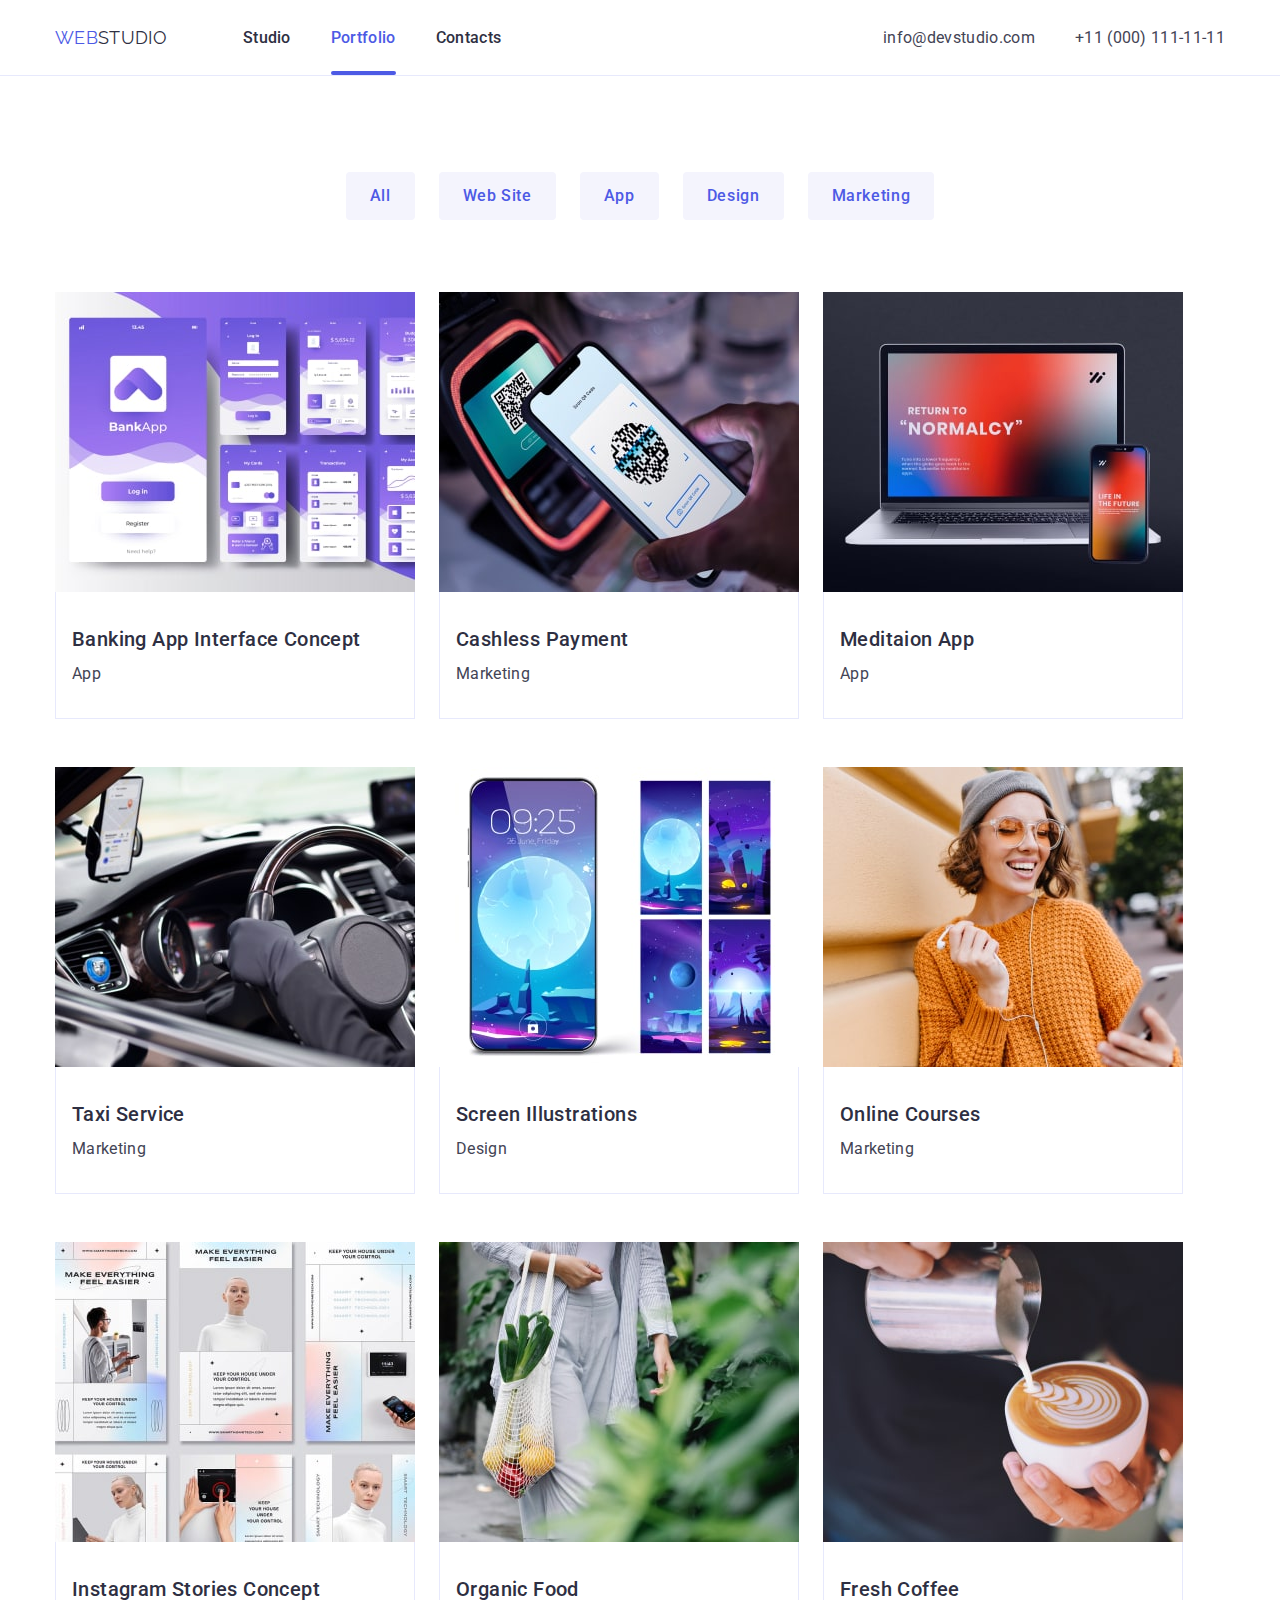
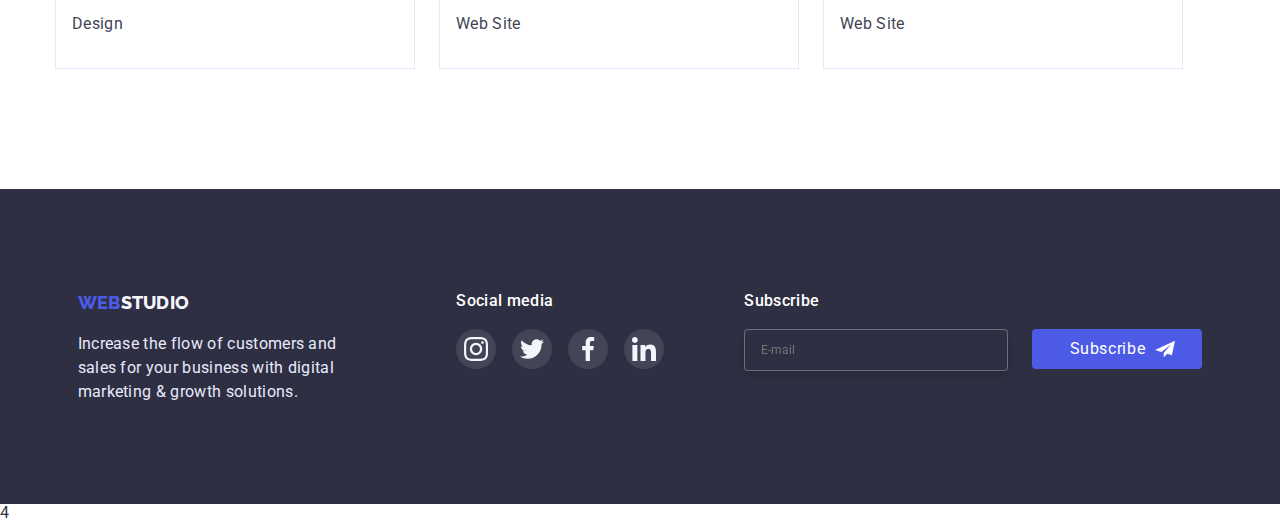
==== commit 8ab0c336: "fix#256" ====
--- a/portfolio.html
+++ b/portfolio.html
@@ -50,6 +50,82 @@
             </li>
           </ul>
         </address>
+        <button type="button" class="menu-open" data-menu-open>
+          <svg width="32" height="22">
+            <use href="./images/sprite.svg#icon-charm_menu-hamburger"></use>
+          </svg>
+        </button>
+      </div>
+
+      <!-- ---------------------MOBILE MENU------------------ -->
+
+      <div class="mob-menu is-hidden" data-menu>
+        <div class="container-menu container">
+          <button type="button" class="menu-closed" data-menu-close>
+            <svg width="8" height="8">
+              <use href="./images/sprite.svg#icon-close-black"></use>
+            </svg>
+          </button>
+          <div class="menu-links">
+            <ul class="mob-list">
+              <li class="mob-menu-item">
+                <a class="mob-menu-link mob-current" href="./index.html"
+                  >Studio</a
+                >
+              </li>
+              <li class="mob-menu-item">
+                <a class="mob-menu-link" href="./portfolio.html">Portfolio</a>
+              </li>
+              <li class="mob-menu-item">
+                <a class="mob-menu-link" href="">Contacts</a>
+              </li>
+            </ul>
+          </div>
+          <div class="mob-menu-contacts">
+            <ul class="mob-menu-contacts-list">
+              <li class="mob-menu-contacts-item">
+                <a class="mob-menu-tel" href="tel:+110001111111"
+                  >+11 (000) 111-11-11</a
+                >
+              </li>
+              <li class="mob-menu-contacts-item">
+                <a class="mob-menu-mail" href="mailto:info@devstudio.com"
+                  >info@devstudio.com</a
+                >
+              </li>
+            </ul>
+            <ul class="soc-mobile-list">
+              <li class="soc-mobile-item">
+                <a href="" class="soc-mobile-link">
+                  <svg class="soc-mobile-icon" width="24" height="24">
+                    <use href="./images/sprite.svg#icon-instagram-2"></use>
+                  </svg>
+                </a>
+              </li>
+              <li class="soc-mobile-item">
+                <a href="" class="soc-mobile-link">
+                  <svg class="soc-mobile-icon" width="24" height="24">
+                    <use href="./images/sprite.svg#icon-twitter-1"></use>
+                  </svg>
+                </a>
+              </li>
+              <li class="soc-mobile-item">
+                <a href="" class="soc-mobile-link">
+                  <svg class="soc-mobile-icon" width="24" height="24">
+                    <use href="./images/sprite.svg#icon-facebook-1"></use>
+                  </svg>
+                </a>
+              </li>
+              <li class="soc-mobile-item">
+                <a href="" class="soc-mobile-link">
+                  <svg class="soc-mobile-icon" width="24" height="24">
+                    <use href="./images/sprite.svg#icon-linkedin-1"></use>
+                  </svg>
+                </a>
+              </li>
+            </ul>
+          </div>
+        </div>
       </div>
     </header>
 
@@ -343,5 +419,9 @@
         </div>
       </div>
     </footer>
+    4
+
+    <script src="./js/modal.js"></script>
+    <script src="./js/menu.js"></script>
   </body>
 </html>
--- a/css/style.css
+++ b/css/style.css
@@ -85,7 +85,7 @@
 
 .page-header {
     position: relative;
-    height: 76px;
+    height: 70px;
 }
   
   .header-wrap {
@@ -159,6 +159,12 @@
         height: 100%;
         background-color: var(--background-color);
     }
+    /* .mob-menu-link.current {
+        color: var(--color-iris);
+    } */
+
+    
+
     .mob-menu > .container {
         height: 100%;
         display: flex;
@@ -171,6 +177,7 @@
         position: absolute;
         top: 24px;
         right: 24px;
+        padding: 0;
     
         
         
@@ -259,6 +266,9 @@
         align-items: center;
 
     }
+    .mob-current {
+        color: var(--color-iris);
+    }
    
 
  /* -------------section hero-------------- */
@@ -272,7 +282,7 @@
     /* padding: 188px 0 188px 0; */
     padding: 112px 0;
 
-    height: 100%;
+    height: 432px;
     max-width: 1440px;
     margin-left: auto;
     margin-right: auto;
@@ -309,7 +319,7 @@
     letter-spacing: 0.02em;
     /* width: 500px; */
     /* width: 320px; */
-    width: 100%;
+    max-width: 320px;
     margin: 0 auto 72px;
     
     
@@ -369,13 +379,18 @@
     margin-bottom: 8px;
 
 }
+/* .feauters-list {
+    display: flex;
+    flex-direction: column;
+    gap: 72px;
+} */
 
  .feauters-item {
-    width: 100%;
+    /* width: 100%; */
  }
 
  .feauters-item:not(:last-child) {
-    margin-bottom: 72px;
+    /* margin-bottom: 72px; */
  }
  .feauters-title {
     color: var(--basic-color);
@@ -697,7 +712,11 @@
 
 /* ---------------FOOTER--------------- */
 
-
+.footer-address .container {
+    width: 428px;
+    padding: 0 15px;    
+    margin: 0 auto;
+}
 .page-footer {
     background-color: var(--basic-color);
     padding: 95px 0;
@@ -718,7 +737,7 @@
     
 }
 .logo-text {
-    width: 268px;
+    /* width: 268px; */
     /* margin-bottom: 72px; */
     margin: 0 auto 72px;
     
@@ -904,18 +923,21 @@
     top: 50%;
     left: 50%;
     transform: translate(-50%, -50%);
-
-    width: 408px;
-    height: 576px;
     background-color: rgba(252, 252, 252, 1);
-
     padding: 72px 24px 24px;
 
-}
+    width: 95%;
+    max-width: 392px;
+    max-height: 586px;
+    /* overflow: scroll; */
+
+}
+
 .close-btn {
     position: absolute;
     top: 24px;
     right: 24px;
+    padding: 0;
 
     width: 24px;
     height: 24px;
@@ -1124,4 +1146,5 @@
 .modal-btn:is(:hover) {
     background-color: #404BBF;
     box-shadow: 0px 4px 4px rgba(0, 0, 0, 0.15);
-}+}
+
--- a/css/mobile.css
+++ b/css/mobile.css
@@ -1,11 +1,40 @@
+@media screen and (max-width: 320px) {
+    .soc-mobile-list {
+    /* width: 100%; */
+    display: flex;
+    gap: 35px;
+    justify-content: center;
+}
+.feauters-list {
+    display: flex;
+    flex-direction: column;
+    gap: 72px;
+}
+}
 @media only screen and (min-width: 320px) and (max-width: 767px) {
     .team-list {
             display: flex;
             flex-direction: column;
             align-items: center;
         }
+    .hero-title {
+        max-width: 320px;
+    }
+    .feauters-list {
+        display: flex;
+        flex-direction: column;
+        gap: 72px;
+    }
+    .logo-text {
+        width: 268px;
+    }
 
 }
+/* @media screen and (max-width: 428px) {
+    .container {
+        width: 428px;
+    }
+} */
 @media screen and (max-width: 480px) {
     .container {
         max-width: 480px;
@@ -13,6 +42,5 @@
     .active {
         display: none;
     }
-    
-    
-}+}
+
--- a/css/tablet.css
+++ b/css/tablet.css
@@ -1,6 +1,12 @@
 @media  screen and (max-width: 768px) {
     .active {
         display: none;
+    }
+
+}
+@media only screen and (min-width: 480px) and (max-width: 767px) {
+    .container {
+        max-width: 480px;
     }
 
 }
@@ -116,10 +122,10 @@
  .hero {
         background-color: var(--basic-color);
         /* padding: 188px 0 188px 0; */
-        padding: 112px 136px 204px;
-
-        height: 100%;
-        max-width: 1440px;
+        padding: 112px 0;
+
+        height: 436px;
+        max-width: 767px;
         margin-left: auto;
         margin-right: auto;
         background-image: linear-gradient(rgba(46, 47, 66, 0.7), rgba(46, 47, 66, 0.7)),
@@ -147,11 +153,11 @@
       color: var(--background-color);
 
       font-weight: 700;
-      font-size: 56px;
+      font-size: 52px;
       line-height: calc(60 / 56);
       text-align: center;
       letter-spacing: 0.02em;
-      width: 496px;
+      max-width: 496px;
 
       margin: 0 auto 40px;
 
@@ -170,6 +176,10 @@
  .feauters-item {
     max-width: calc((100% - 24px)/2);
  }
+ .feauters-title {
+    text-align: start;
+ }
+ 
 
 /* ---------------------------ACTIVE------------------------ */
  
@@ -185,7 +195,9 @@
         
     }
     .team-item {
-        max-width: calc((100% - 24px)/2)
+        max-width: calc((100% - 24px)/2);
+        margin-bottom: 0;
+        
     }
     .team-list {
         display: flex;
@@ -200,33 +212,40 @@
             display: flex;
             flex-wrap: wrap;
             gap: 72px 24px;
-    
+            justify-content: center;
     
         }
     
         .customers-item {
-            display: inline-block;
-            width: calc((100% - 48px) / 3);
+            
+            width:168px;
             height: 88px;
+            
     
     
         }
     
-        .footer-address-link {
-            display: flex;
-            justify-content: center;
-        }
-    
-        .footer-soc {
-            margin-left: 24px;
-        }
-    
-        .footer-text {
-            text-align: start;
-        }
+        
 /* -----------------FOOTER------------------- */
+.footer-address-link {
+    display: flex;
+    justify-content: center;
+    gap: 24px;
+}
+
+.footer-soc {
+    margin-left: 24px;
+}
+
+.footer-text {
+    text-align: start;
+}
 .logo-text {
     margin: 0;
+}
+.footer-link {
+    display: block;
+    text-align: start;
 }
 .footer-address-link {
     margin-bottom: 72px;
@@ -254,8 +273,25 @@
     text-align: start;
 }
 
-}
-
-
-
-
+/* ----------------------------MODAL--------------------------- */
+.modal {
+    position: absolute;
+    top: 50%;
+    left: 50%;
+    transform: translate(-50%, -50%);
+
+    width: 408px;
+    height: 586px;
+    background-color: rgba(252, 252, 252, 1);
+
+    padding: 72px 24px 24px;
+    overflow: scroll;
+
+}
+
+}
+
+
+
+
+
--- a/css/desktop.css
+++ b/css/desktop.css
@@ -1,3 +1,4 @@
+/*  */
 @media screen and (min-width: 1200px) {
 .container {
      max-width: 1200px;
@@ -176,7 +177,7 @@
     line-height: calc(60 / 56);
     text-align: center;
     letter-spacing: 0.02em;
-    width: 500px;
+    max-width: 496px;
 
     margin: 0 auto 48px;
     
@@ -246,6 +247,7 @@
  .feauters-item {
      width: 264px;
  }
+ 
 
  .feauters-title {
      color: var(--basic-color);
@@ -253,6 +255,7 @@
      font-size: 20px;
      line-height: 1.5;
      letter-spacing: 0.02em;
+     text-align: start;
 
      margin-bottom: 10px;
 
@@ -485,7 +488,8 @@
 }
 .footer-address {
     display: flex;
-    justify-content: space-between;
+    /* justify-content: space-between; */
+    justify-content: center;
 
 }
 
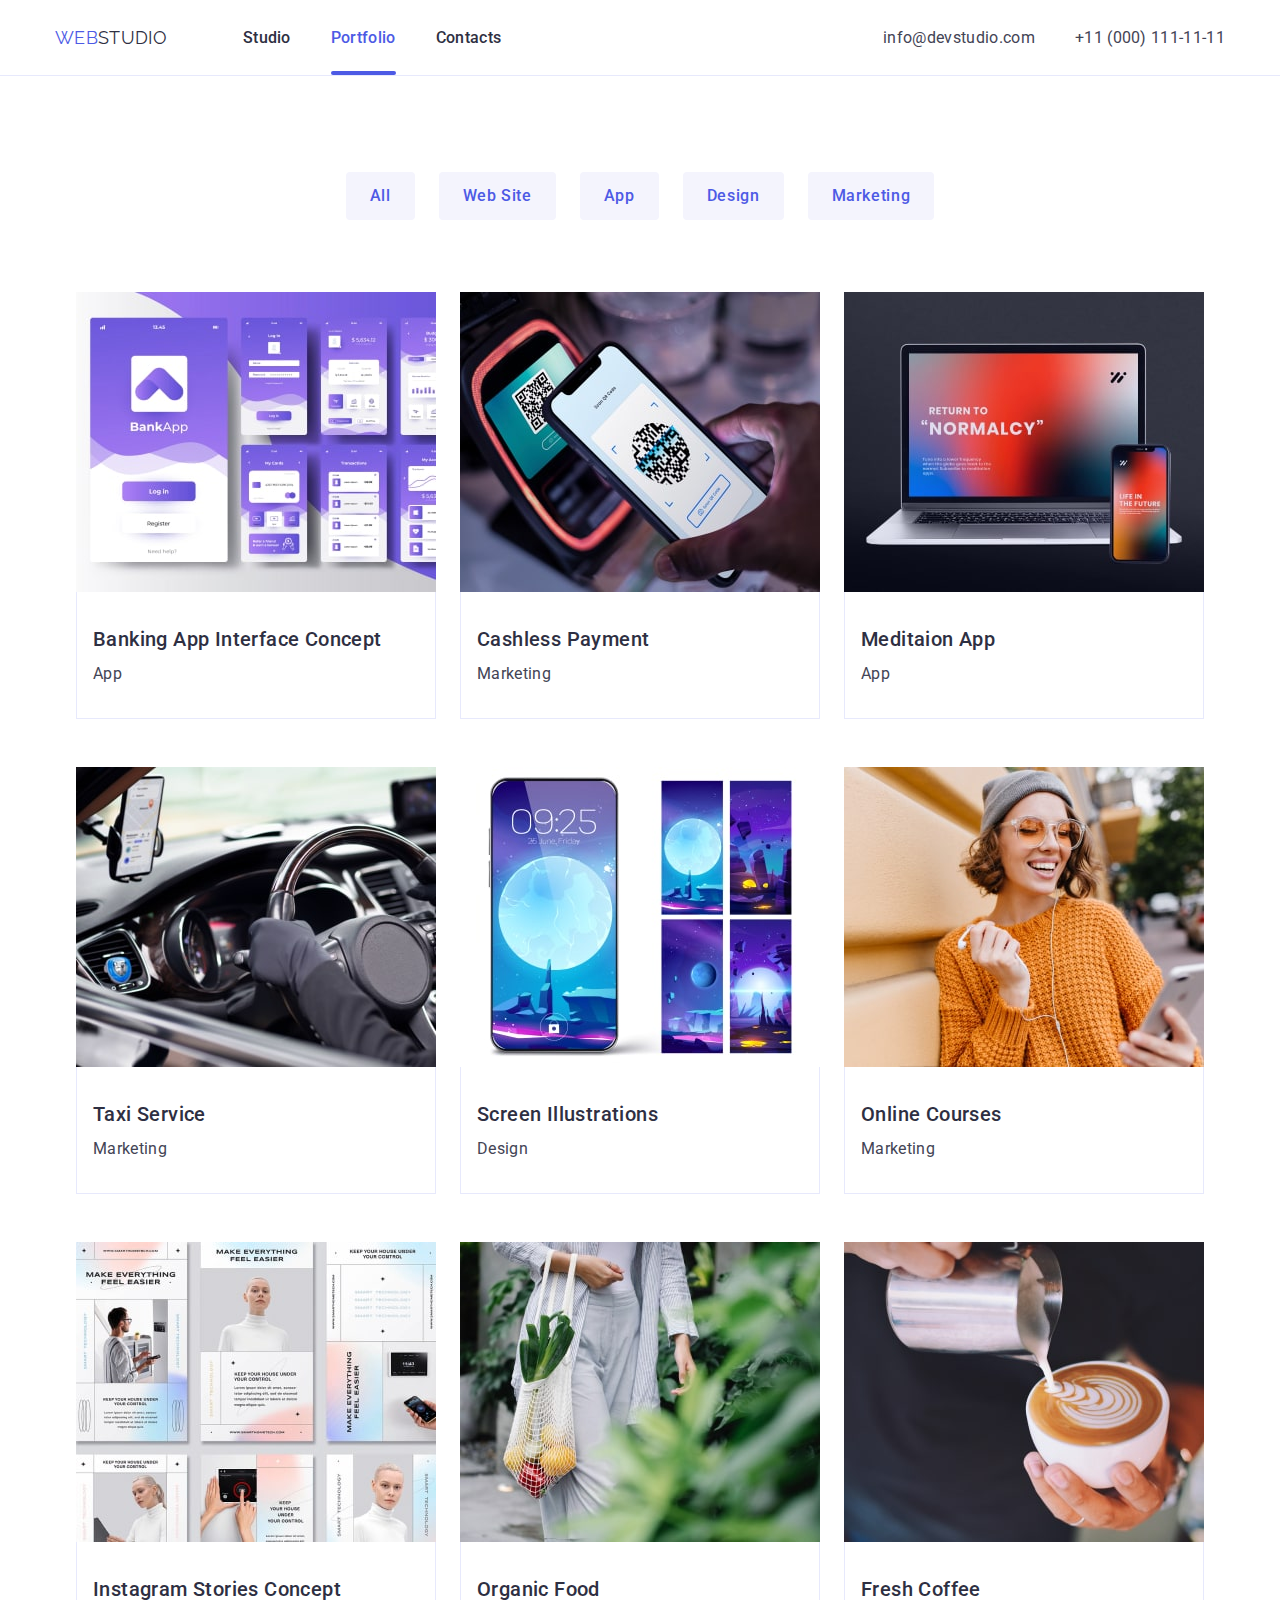
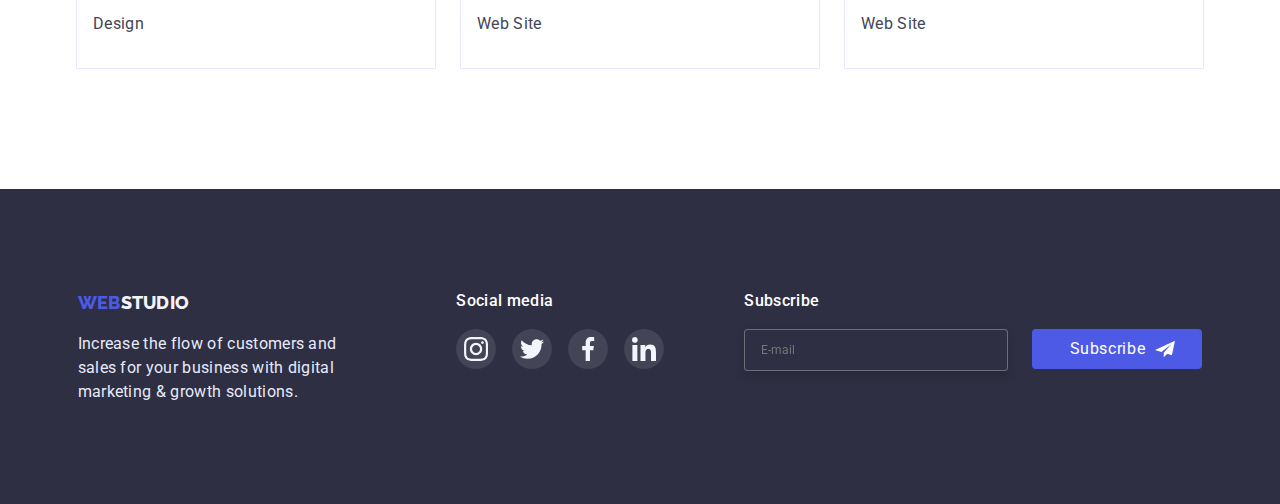
==== commit 765287ad: "fix portfolio" ====
--- a/portfolio.html
+++ b/portfolio.html
@@ -69,12 +69,14 @@
           <div class="menu-links">
             <ul class="mob-list">
               <li class="mob-menu-item">
-                <a class="mob-menu-link mob-current" href="./index.html"
-                  >Studio</a
+                <a class="mob-menu-link" href="./index.html">Studio</a>
+              </li>
+              <li class="mob-menu-item">
+                <a
+                  class="mob-menu-link mob-current"
+                  href="./portfolio.html mob-current"
+                  >Portfolio</a
                 >
-              </li>
-              <li class="mob-menu-item">
-                <a class="mob-menu-link" href="./portfolio.html">Portfolio</a>
               </li>
               <li class="mob-menu-item">
                 <a class="mob-menu-link" href="">Contacts</a>
@@ -356,53 +358,57 @@
       </section>
     </main>
 
+    <!-- --------------------FOOTER------------------------- -->
     <footer class="page-footer">
-      <div class="container footer-address">
-        <div class="logo-text">
-          <a class="link" href="./index.html"
-            ><span class="footer-web"
-              >WEB<span class="footer-studio">STUDIO</span></span
-            >
-          </a>
-          <p class="footer-text">
-            Increase the flow of customers and <br />
-            sales for your business with digital <br />
-            marketing & growth solutions.
-          </p>
+      <div class="footer-address container">
+        <div class="footer-address-link">
+          <div class="logo-text">
+            <a class="link footer-link" href="./index.html"
+              ><span class="footer-web"
+                >WEB<span class="footer-studio">STUDIO</span></span
+              >
+            </a>
+            <p class="footer-text">
+              Increase the flow of customers and <br />
+              sales for your business with digital <br />
+              marketing & growth solutions.
+            </p>
+          </div>
+          <div class="footer-soc">
+            <p class="footer-soc-text">Social media</p>
+            <ul class="footer-soc-list">
+              <li class="footer-soc-item">
+                <a class="footer-soc-link" href="">
+                  <svg width="24" height="24">
+                    <use href="./images/sprite.svg#icon-instagram-2"></use>
+                  </svg>
+                </a>
+              </li>
+              <li class="footer-soc-item">
+                <a class="footer-soc-link" href="">
+                  <svg width="24" height="24">
+                    <use href="./images/sprite.svg#icon-twitter-1"></use>
+                  </svg>
+                </a>
+              </li>
+              <li class="footer-soc-item">
+                <a class="footer-soc-link" href="">
+                  <svg width="24" height="24">
+                    <use href="./images/sprite.svg#icon-facebook-1"></use>
+                  </svg>
+                </a>
+              </li>
+              <li class="footer-soc-item">
+                <a class="footer-soc-link" href="">
+                  <svg width="24" height="24">
+                    <use href="./images/sprite.svg#icon-linkedin-1"></use>
+                  </svg>
+                </a>
+              </li>
+            </ul>
+          </div>
         </div>
-        <div class="footer-soc">
-          <p class="footer-soc-text">Social media</p>
-          <ul class="footer-soc-list">
-            <li class="footer-soc-item">
-              <a class="footer-soc-link" href="">
-                <svg width="24" height="24">
-                  <use href="./images/sprite.svg#icon-instagram-2"></use>
-                </svg>
-              </a>
-            </li>
-            <li class="footer-soc-item">
-              <a class="footer-soc-link" href="">
-                <svg width="24" height="24">
-                  <use href="./images/sprite.svg#icon-twitter-1"></use>
-                </svg>
-              </a>
-            </li>
-            <li class="footer-soc-item">
-              <a class="footer-soc-link" href="">
-                <svg width="24" height="24">
-                  <use href="./images/sprite.svg#icon-facebook-1"></use>
-                </svg>
-              </a>
-            </li>
-            <li class="footer-soc-item">
-              <a class="footer-soc-link" href="">
-                <svg width="24" height="24">
-                  <use href="./images/sprite.svg#icon-linkedin-1"></use>
-                </svg>
-              </a>
-            </li>
-          </ul>
-        </div>
+
         <div class="subscribe-box">
           <p class="footer-soc-text">Subscribe</p>
           <form class="subscribe-form">
@@ -419,7 +425,6 @@
         </div>
       </div>
     </footer>
-    4
 
     <script src="./js/modal.js"></script>
     <script src="./js/menu.js"></script>
--- a/css/style.css
+++ b/css/style.css
@@ -266,9 +266,11 @@
         align-items: center;
 
     }
-    .mob-current {
+    
+    .mob-menu-link.mob-current {
         color: var(--color-iris);
     }
+    
    
 
  /* -------------section hero-------------- */
@@ -573,19 +575,27 @@
 }
 
 /* -----------PORTFOLIO-------------- */
+.mob-menu {
+    z-index: 10;
+}
 
 .page-header {
     border-bottom: 1px solid #E7E9FC;
 }
 
 .portfolio {
-    padding-top: 96px;
-    padding-bottom: 120px;
+    padding-top: 48px;
+    padding-bottom: 48px;
 }
 .buttons {
-    display: flex;
-    justify-content: center;
-    margin-bottom: 72px;
+
+    display: flex;
+    flex-wrap: wrap;
+    justify-content: start;
+    gap: 16px 0;
+    margin-bottom: 48px;
+    /* justify-content: center;
+    margin-bottom: 72px; */
     
     
 }
@@ -624,6 +634,7 @@
 .potfolio-list {
     display: flex;
     flex-wrap: wrap;
+    justify-content: center;
     
 }
 
@@ -631,8 +642,13 @@
 .portfolio-item {
     
     width: 360px;
-    margin-right: 24px;
+    /* margin-right: 24px; */
+    /* margin-bottom: 48px; */
+}
+
+.portfolio-item:not(:last-child) {
     margin-bottom: 48px;
+
 }
 
 
@@ -680,12 +696,12 @@
 
 
 
-.portfolio-item:nth-child(3n) {
+/* .portfolio-item:nth-child(3n) {
     margin-right: 0;
-}
-.portfolio-item:nth-last-child(-n + 3) {
+} */
+/* .portfolio-item:nth-last-child(-n + 3) {
     margin-bottom: 0;
-}
+} */
 
 .portfolio-title {
 color: var(--basic-color);
--- a/css/mobile.css
+++ b/css/mobile.css
@@ -43,4 +43,7 @@
         display: none;
     }
 }
+/* -------------------------PORTFOLIO---------------------- */
 
+
+
--- a/css/tablet.css
+++ b/css/tablet.css
@@ -288,10 +288,42 @@
     overflow: scroll;
 
 }
-
-}
-
-
-
-
-
+/* ----------------------PORTFOLIO---------------------- */
+
+.portfolio {
+    padding-top: 64px;
+    padding-bottom: 64px;
+}
+
+.buttons {
+
+    display: flex;
+    justify-content: center;
+    gap: 24px;
+}
+.potfolio-list {
+    display: flex;
+    flex-wrap: wrap;
+    gap: 0 24px;
+}
+.portfolio-item {
+    width: 356px;
+
+}
+.portfolio-item:not(:last-child) {
+    margin-bottom: 72px;
+
+}
+.portfolio-item:last-child {
+    justify-content: start;
+    
+}
+
+}
+
+
+
+
+
+
+
--- a/css/desktop.css
+++ b/css/desktop.css
@@ -615,4 +615,151 @@
 
 }
 
-}
+/* -----------------------PORTFOLIO---------------------- */
+
+.page-header {
+    border-bottom: 1px solid #E7E9FC;
+}
+
+.portfolio {
+    padding-top: 96px;
+    padding-bottom: 120px;
+}
+
+.buttons {
+    display: flex;
+    justify-content: center;
+    margin-bottom: 72px;
+
+}
+
+.buttons-item:not(:last-child) {
+    margin-right: 24px;
+}
+
+.buttons-list {
+    background-color: var(--color-cloud);
+    color: var(--color-iris);
+
+    font-weight: 500;
+    font-size: 16px;
+    line-height: 1.5;
+    letter-spacing: 0.04em;
+    font-family: var(--font-basic);
+    border-radius: 4px;
+    border: none;
+
+    padding: 12px 24px;
+
+    transition-timing-function: var(--timing-function);
+    transition-duration: 250ms;
+    transition-property: box-shadow, background-color, color;
+
+
+
+}
+
+.buttons-list:hover,
+.buttons-list:focus {
+    background-color: #404BBF;
+    color: #FFFFFF;
+    box-shadow: 2px 2px 5px 2px rgba(0, 0, 0, 0.145);
+}
+
+.potfolio-list {
+    display: flex;
+    flex-wrap: wrap;
+
+}
+
+
+.portfolio-item {
+
+    width: 360px;
+    margin-right: 24px;
+    margin-bottom: 48px;
+}
+
+
+
+.portfolio-link {
+    position: relative;
+    display: block;
+    transition-timing-function: var(--timing-function);
+    transition-duration: 250ms;
+    transition-property: box-shadow;
+}
+
+.portfolio-link:is(:hover, :focus) {
+    box-shadow: 0px 10px 10px rgba(46, 47, 66, 0.08), 0px 1px 1px rgba(46, 47, 66, 0.16), 0px 2px 1px rgba(46, 47, 66, 0.08);
+
+}
+
+.overlay {
+    position: relative;
+    overflow: hidden;
+}
+
+.overlay-text {
+    position: absolute;
+    top: 0;
+    left: 0;
+
+    font-weight: 400;
+    font-size: 16px;
+    line-height: 1.5;
+    letter-spacing: 0.02em;
+    color: rgba(244, 244, 253, 1);
+    background-color: rgba(77, 90, 229, 0.9);
+    height: 100%;
+
+    transform: translateY(100%);
+    transition-timing-function: var(--timing-function);
+    transition-duration: 250ms;
+    transition-property: transform;
+
+    padding: 40px 32px 164px;
+}
+
+.portfolio-link:is(:hover, :focus) .overlay-text {
+    transform: translateY(0);
+}
+
+
+
+.portfolio-item:nth-child(3n) {
+    margin-right: 0;
+}
+
+.portfolio-item:nth-last-child(-n + 3) {
+    margin-bottom: 0;
+}
+
+.portfolio-title {
+    color: var(--basic-color);
+    font-weight: 500;
+    font-size: 20px;
+    line-height: 1.5;
+    letter-spacing: 0.02em;
+
+}
+
+.portfolio-text {
+
+    line-height: 1.5;
+    color: var(--secondary-color);
+    margin-top: 8px;
+
+}
+
+.portfolio-card {
+    border: 1px solid #E7E9FC;
+    padding: 32px 16px;
+    border-top: 0;
+}
+
+
+}
+
+
+
